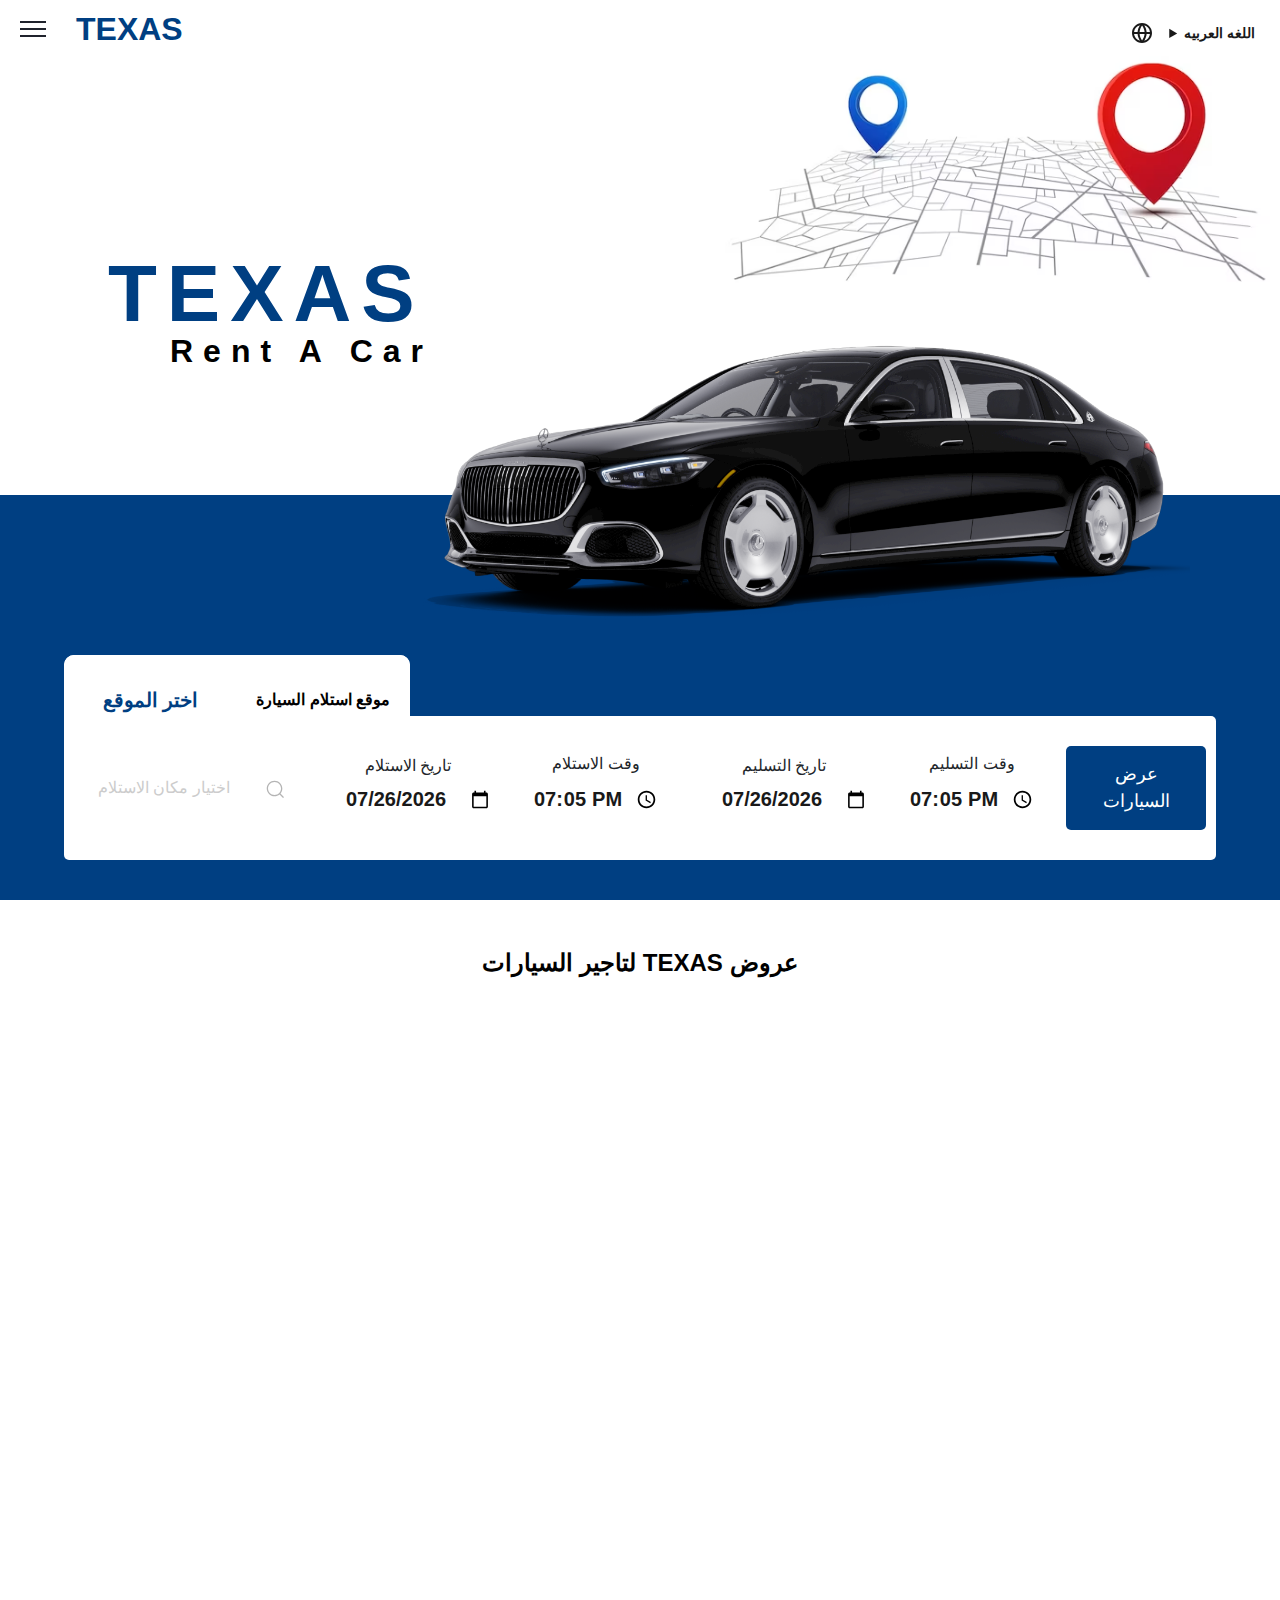
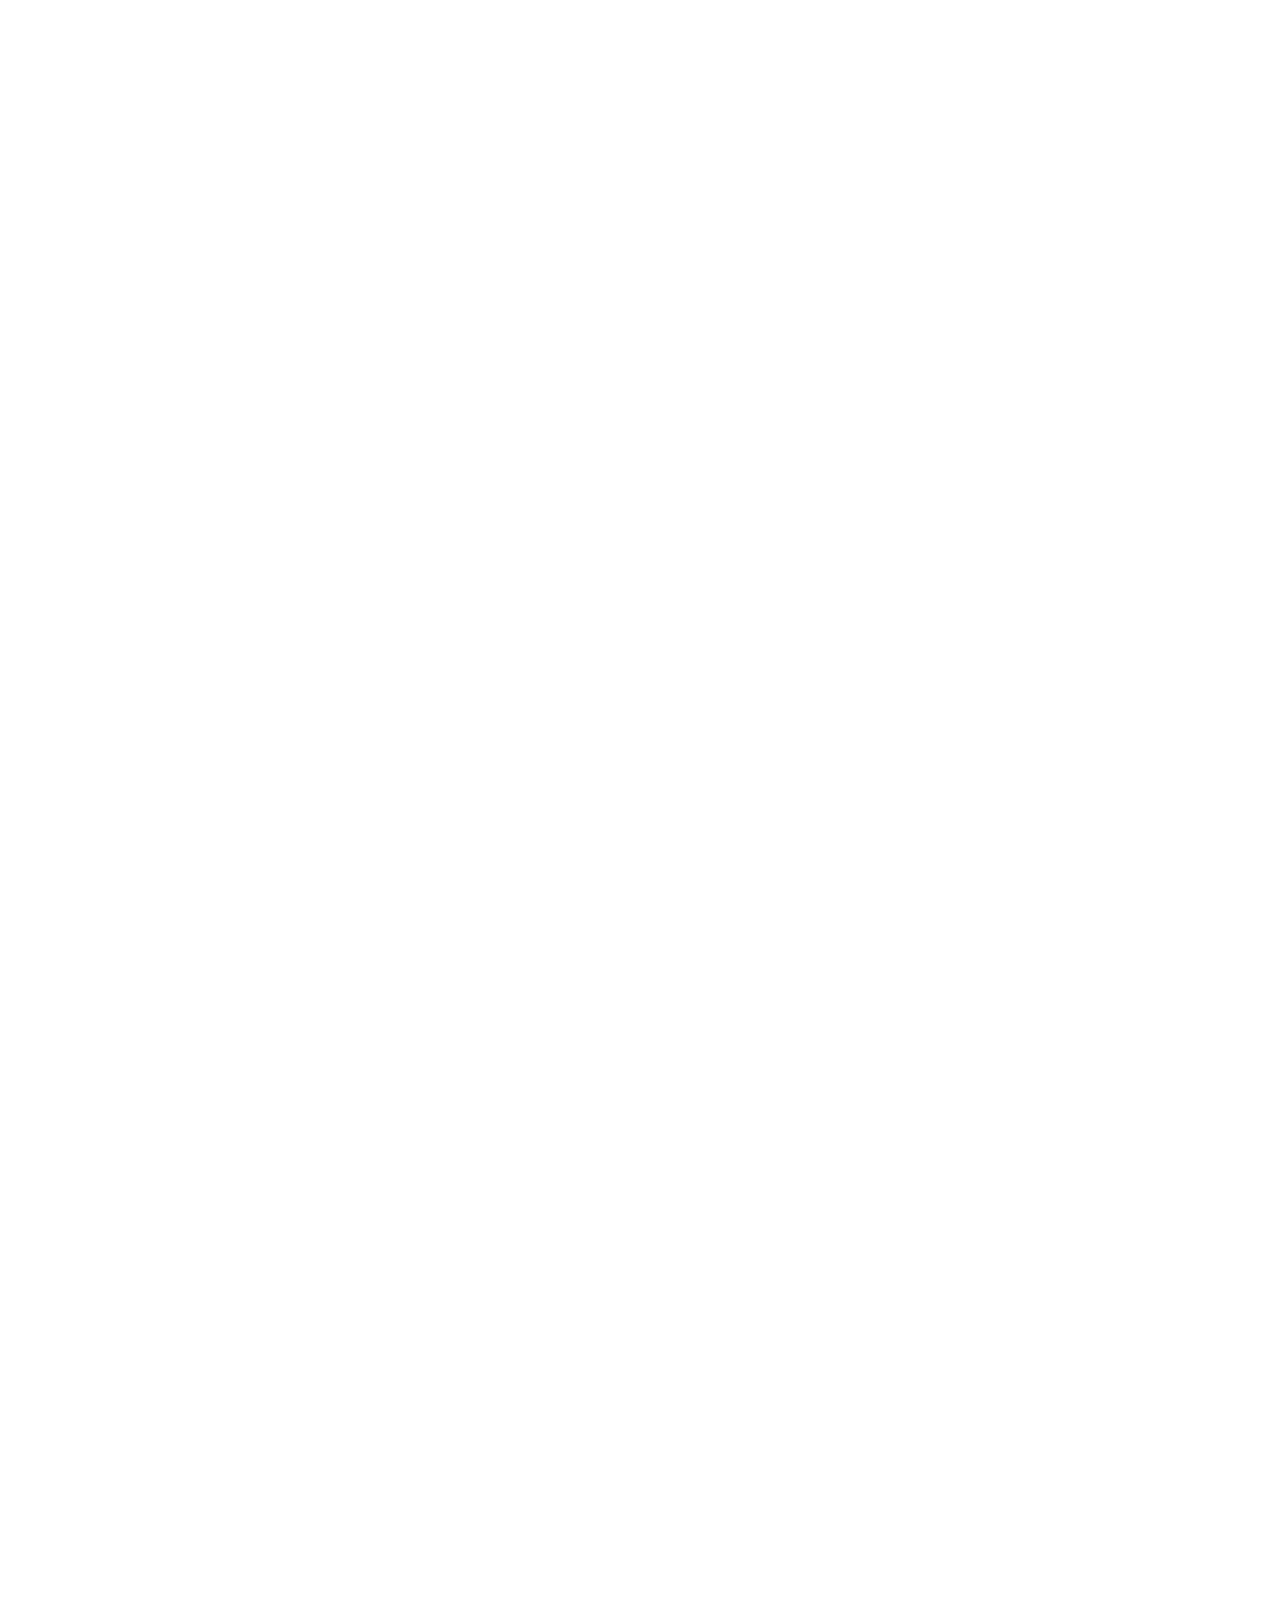
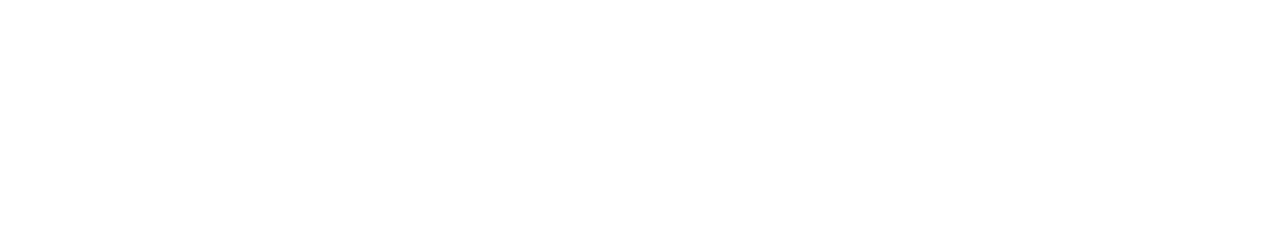
==== index.html @ 0cf653b1 "Add files via upload" ====
<!DOCTYPE html>
<html lang="en">
   <head>
      <meta charset="UTF-8">
      <meta http-equiv="X-UA-Compatible" content="IE=edge">
      <meta name="viewport" content="width=device-width, initial-scale=1.0">
      <title>Texas</title>
      <link rel="stylesheet" href="Css/style.css">
      <link rel="stylesheet" href="Css/normalize.css">
      <link href="Css/bootstrap.min.css" rel="stylesheet">
      <script src="js/bootstrap.bundle.min.js" ></script>
      <link href="https://unpkg.com/aos@2.3.1/dist/aos.css" rel="stylesheet">
      <link rel="stylesheet" href="https://cdnjs.cloudflare.com/ajax/libs/OwlCarousel2/2.3.4/assets/owl.carousel.min.css" integrity="sha512-tS3S5qG0BlhnQROyJXvNjeEM4UpMXHrQfTGmbQ1gKmelCxlSEBUaxhRBj/EFTzpbP4RVSrpEikbmdJobCvhE3g==" crossorigin="anonymous" referrerpolicy="no-referrer" />
      <link rel="stylesheet" href="https://cdnjs.cloudflare.com/ajax/libs/OwlCarousel2/2.3.4/assets/owl.theme.default.css" integrity="sha512-OTcub78R3msOCtY3Tc6FzeDJ8N9qvQn1Ph49ou13xgA9VsH9+LRxoFU6EqLhW4+PKRfU+/HReXmSZXHEkpYoOA==" crossorigin="anonymous" referrerpolicy="no-referrer" />
      <link rel="stylesheet" href="Css/loding.css">
   </head>
   <body>
      <main>
         <div id="on-lode">
            <div class="spinner"></div>
         </div>
         <div class="container-main">
         <!-- Showcase -->
         <header class="showcase">
            <nav class="top-nav" id="top-nav menu " >
               <div class="logo">
                  <label class="menu-icon" for="menu-btn"><span class="navicon"></span></label>
                  <h1  style="color: #003f82;">TEXAS </h1>
                  <!-- <h3>Rent</h3> -->
               </div>
               <input class="menu-btn" type="checkbox" id="menu-btn" />
               <div class="icon-user" id="auth">
                
                  <div class="user">
 <!-- <div class="zah-cixbgt bLHlxK"><div size="20" class="zah-1n3a2uw geyfOQ zah-qk49ma hgURmw"><svg xmlns="http://www.w3.org/2000/svg" fill="none" viewBox="0 0 24 24"><path fill="#191919" fill-rule="evenodd" d="M10.264 4.189c.443-.098.9-.16 1.367-.18l.01.013a3.67 3.67 0 00-.522.028c-.343.045-.642.098-.855.139zm-.356.087A8.007 8.007 0 004.062 11h3.533c.177-2.257.951-4.5 2.313-6.724zM7.595 13H4.062a8.007 8.007 0 005.846 6.724C8.546 17.5 7.772 15.257 7.595 13zm4.474 6.386c-1.453-2.15-2.27-4.276-2.467-6.386h5.003c-.202 2.108-1.042 4.234-2.536 6.386zM9.602 11c.196-2.11 1.014-4.236 2.467-6.385 1.494 2.15 2.334 4.277 2.536 6.385H9.602zm4.672-6.672c1.376 2.206 2.16 4.431 2.339 6.672h3.325a8.007 8.007 0 00-5.664-6.672zM16.613 13c-.18 2.24-.963 4.466-2.339 6.672A8.007 8.007 0 0019.938 13h-3.325zM2 12c0 5.523 4.477 10 10 10s10-4.477 10-10S17.523 2 12 2 2 6.477 2 12z" clip-rule="evenodd"></path></svg></div><span class="zah-12zumyu hAWciU">EN | $</span></div> -->
                     <div class="menu-item">
                        <div class="menu-text">
                           <div class="zah-cixbgt bLHlxK">
                              <div size="20" class="zah-1n3a2uw geyfOQ zah-qk49ma hgURmw">
                                 <svg xmlns="http://www.w3.org/2000/svg" fill="none" viewBox="0 0 24 24">
                                    <path fill="#191919" fill-rule="evenodd" d="M10.264 4.189c.443-.098.9-.16 1.367-.18l.01.013a3.67 3.67 0 00-.522.028c-.343.045-.642.098-.855.139zm-.356.087A8.007 8.007 0 004.062 11h3.533c.177-2.257.951-4.5 2.313-6.724zM7.595 13H4.062a8.007 8.007 0 005.846 6.724C8.546 17.5 7.772 15.257 7.595 13zm4.474 6.386c-1.453-2.15-2.27-4.276-2.467-6.386h5.003c-.202 2.108-1.042 4.234-2.536 6.386zM9.602 11c.196-2.11 1.014-4.236 2.467-6.385 1.494 2.15 2.334 4.277 2.536 6.385H9.602zm4.672-6.672c1.376 2.206 2.16 4.431 2.339 6.672h3.325a8.007 8.007 0 00-5.664-6.672zM16.613 13c-.18 2.24-.963 4.466-2.339 6.672A8.007 8.007 0 0019.938 13h-3.325zM2 12c0 5.523 4.477 10 10 10s10-4.477 10-10S17.523 2 12 2 2 6.477 2 12z" clip-rule="evenodd"></path>
                                 </svg>
                              </div>

                              
                              <span class="zah-12zumyu hAWciU">
                                 <fieldset>
                                    <details>
                                       <summary>اللغه العربيه</summary>
                                       <div>
                                          <label>
                                             <input type="radio" name="radio" checked/>
                                             <a href="../x/TEXAS/index.html"><span>English</span></a>
                                          </label>
                                       </div>
                                    </details>
                                 </fieldset>
                              </span>


                           </div>
                        </div>
                     </div>
                  </div>


                  
                  
               </div>
               <div class="menu">
                  <ul>
                    
                     <li><a href="#" class="king ARBLANG-tr" >حجوزاتك</a></li>
                     <li><a href="#" class="ARBLANG-tr" >تعديل الحجز</a></li>
                     <li><a href="#" class="ARBLANG-tr" >إدارة التأجير النشط</a></li>
                  </ul>
                  <ul>


                     <li><a href="#"   class="king ARBLANG-tr">منتجاتنا</a></li>
                     <li><a href="#" class="ARBLANG-tr" >تاجير</a></li>
                     <li><a href="#" class="ARBLANG-tr" >أسطولنا</a></li>
                     <li><a href="#" class="ARBLANG-tr" >مواقعنا</a></li>
                     <li><a href="#" class="ARBLANG-tr" >صفقات تأجير السيارات</a></li>
                     <li><a href="#" class="ARBLANG-tr" >تطبيق تكساس</a></li>


                  </ul>
                  <ul>
                
                     <li><a href="#" class="king ARBLANG-tr">المساعدة والمزيد</a></li>
                     <li><a href="#"  class="ARBLANG-tr">المساعدة</a></li>
                     <li><a href="#"  class="ARBLANG-tr">معلومات الإيجار</a></li>

                  </ul>
               </div>
            </nav>
            <div class="showcase-text">
               <h2 style="color: #003f82;">
                  TEXAS
               </h2>
               <p>Rent a Car</p>
            </div>
            <div class="showcase-img">
               <img src="img/2022-Mercedes-Benz-S-Class-Maybach-Banner.png" alt="">
            </div>
            <div class="blue">
               <div class="Promised" id="Promised">
              
                  <div class="Top">
                     <div class="Top-TOP TOPS"><span class="span-top" style="color: #003f82;">اختر الموقع</span></div>
                     <div class="Top-TOP">
                    <button id="no-hid" class="tr" >موقع استلام السيارة </button>
                    <button id="hidden" class="tr"  style="display: none;" >موقع تسليم السيارة</button>

                     </div>
                  </div>
                  <div class="Add Add-input">
                     <div class="search" id="search">
                   
                        <div id="input-no-hid">
                           <datalist id="suggestions">
                           </datalist>
                           <input  class="search__input"  id="Address" placeholder="اختيار مكان الاستلام" autoComplete="on" list="suggestions"/>    
                        </div>

                     <div class="input-hid" id="input-hid" style="display: none;">
                        <input  class="search__input" id="delivary" placeholder="اختيار مكان التسليم"/> 
                        <datalist id="delivaries">
                        </datalist>
                     </div>

                        <button class="search__button">
                           <svg class="search__icon" aria-hidden="true" viewBox="0 0 24 24">
                              <g>
                                 <path d="M21.53 20.47l-3.66-3.66C19.195 15.24 20 13.214 20 11c0-4.97-4.03-9-9-9s-9 4.03-9 9 4.03 9 9 9c2.215 0 4.24-.804 5.808-2.13l3.66 3.66c.147.146.34.22.53.22s.385-.073.53-.22c.295-.293.295-.767.002-1.06zM3.5 11c0-4.135 3.365-7.5 7.5-7.5s7.5 3.365 7.5 7.5-3.365 7.5-7.5 7.5-7.5-3.365-7.5-7.5z"></path>
                              </g>
                           </svg>
                        </button>
                     </div>
                  </div>
                  <div class="Add">
                     <label for="appt" class="tr">تاريخ الاستلام</label>
                     <input type="date" id="pickup_date" class="date">
                  </div>
                  <div class="Add">
                     <label for="appt" class="tr">وقت الاستلام</label>
                     <input type="time" class="time" id="pickup_time">
                  </div>
                  <div class="Add">
                     <label for="appt" class="tr">تاريخ التسليم</label>
                     <input type="date" class="date" id="drop_off_date">
                  </div>
                  <div class="Add">
                     <label for="appt" class="tr" >وقت التسليم</label>
                     <input type="time" class="time" id="drop_off_time">
                  </div>
                  <div class="Add Add-button" id="show-cars">
                    
                    
                     <a href="page/Cars.html">   <button class="button2"><span class="tr">عرض السيارات</span></button> </a>
                  </div>
               </div>
            </div>
         </header>
         <p class="TEXES-Car tr">عروض TEXAS لتاجير السيارات </p>
         <div class="offer-card owl-carousel owl-theme" data-aos="fade-up" id="offersCon">
            
         </div>
         <div class="Our-Service" data-aos="fade-up">
            <h2 class="tr">خدماتنا</h2>
            <p class="Our-Service-p tr">نحن نقدم خدمات تأجير السيارات في الأردن</p>
            <div class="Grid">
               <div class="card-Grid" data-aos="fade-right">
                  <div class="Grid-img" id="Grid-img-one"></div>
                  <div class="Grid-text">
                   


                     <p style="text-align: right;">
                        لماذا شركة تكساس لتأجير السيارات
<br>
يمكنك استئجار سيارة في الأردن مباشرة من خلال الموقع الالكتروني والحصول على سيارات من أحدث الطرازات وأكثرها اعتمادية ، بالإضافة إلى الحصول على أسعار إقتصادية، وخصومات متكررة وذات جدوة .

                     </p>

                  </div>
               </div>
               <div class="card-Grid our-one" data-aos="fade-left">
                  <div class="Grid-img" id="Grid-img-Tow"></div>
                  <div class="Grid-text">
                    

                     <p  style="text-align: right;">
                        نقدم لك الفرصة باختيار السيارة التي تناسبك مع حجز مجاني عبر الإنترنت. يمكنك اختيار السيارة وتعبئة طلب الاستئجار مع ميزة الدفع عند الاستلام في مطار المكلة علياء الدولي أو الموقع الذي تختاره. علاوة على ذلك ، ليس لدينا أي مبالغ تأمين مجمدة من على بطاقة الائتمان.
                     </p>

                  </div>
               </div>
               <div class="card-Grid our" data-aos="fade-up">
                  <div class="Grid-img" id="Grid-img-Thre"></div>
                  <div class="Grid-text">
                   

                     <p  style="text-align: right;">

                        بعد تعبئة طلب حجز المركبة ، استمتع بإجازتك مع مسافة غير محدودة من الكيلومترات .

                        أسعارنا تشمل التأمين المستمر وضريبة القيمة المضافة. مع خدمات توصيل المركبة إلى العنوان ، بالإضافة إلى نقاط التسليم في المطار .

                     </p>

                  </div>
               </div>
            </div>
         </div>
         <!-- ............................. -->

         <br>

         <div class="About-us" data-aos="fade-up" id="About-us">
            <div class="About-img"  data-aos="flip-left"></div>
            <div class="About-text"  data-aos="flip-right">
               <h2 style="text-align: right;">معلومات عنا</h2>


               <p style="text-align: right;">
               
                  من نحن 

تأسست شركة تكساس لتأجير السيارات في عام 1994
<br>
<br>

لقد بدأنا العمل في مجال تأجير السيارات بعدد كبير من المركبات من أحدث الموديلات وأكثرها كفاءة . المحافظات التي نقدم فيها خدماتنا هي على النحو التالي ؛ عمان ، مادبا ، السلط.
 <br>

مهمتنا

   نحن نهدف إلى توفير خدمات تأجير السيارات من خلال موظفينا المؤهلين ومدرائنا ذوي الخبرة، والذين يمكنهم فهم المعايير والتوقعات المختلفة لعملائنا في الأردن وجميع أنحاء العالم .
   <br>
<br>

 
نهدف إلى أن نكون الشركة الأكثر موثوقية وابتكارًا في قطاع تأجير السيارات ، من خلال الجمع بين مجموعتنا الكاملة من الخدمات التي يمكن الوصول إليها بسهولة من خلال هذا النظام الفريد ، ومن خلال سياسة الأسعار المواتية والاقتصادية.
<br>
<br>

رؤيتنا

   أن نكون الشركة الرائدة والأفضل في خدمات تأجير السيارات في الأردن.
                  
               </p>

            </div>
         </div>
         <!-- Home cards 1 -->
         <div class="Our-Fleet" id="Ourfleet" data-aos="fade-up">
            <h2 class="tr">اسطولنا</h2>
            <p  class="tr">ألق نظرة على أسطولنا</p>
            <section class="home-cards">
               <div class="offer"data-aos="fade-right">
                  <div class="offer-img" id="BL">
                     <img src="img/R.png" alt="">
                  </div>
               </div>
               <div class="offer" data-aos="fade-left">
                  <div class="offer-img">
                     <img src="img/R (5).png" alt="">
                  </div>
               </div>
               <div class="offer" data-aos="fade-right">
                  <div class="offer-img">
                     <img src="img/cc_2018NIS260027_01_640_K23.png" alt="">
                  </div>
               </div>
               <div class="offer" data-aos="fade-left">
                  <div class="offer-img">
                     <img src="img/R (3).png" alt="">
                  </div>
               </div>
            </section>
         </div>
         <!-- Home cards 1 -->
         <!-- ...................... -->
         <div class="Contenar-our" data-aos="fade-up">
            <h2 class="tr">فريقنا</h2>
            <p  class="tr">ألق نظرة على فريقنا</p>
            <section class="Our-Tame" id="membersContainer">
            </section>
         </div>
         <!-- Footer -->
         <!-- Site footer -->
         <footer class="mainfooter" role="contentinfo" data-aos="fade-up">
            <!-- ............... -->
            <div class="site-footer-blue">
               <div class="Email">
                  <div class="icon-A">
                     <svg xmlns="http://www.w3.org/2000/svg" width="45" height="45" fill="currentColor" class="bi bi-geo-alt" viewBox="0 0 16 16">
                        <path d="M12.166 8.94c-.524 1.062-1.234 2.12-1.96 3.07A31.493 31.493 0 0 1 8 14.58a31.481 31.481 0 0 1-2.206-2.57c-.726-.95-1.436-2.008-1.96-3.07C3.304 7.867 3 6.862 3 6a5 5 0 0 1 10 0c0 .862-.305 1.867-.834 2.94zM8 16s6-5.686 6-10A6 6 0 0 0 2 6c0 4.314 6 10 6 10z"/>
                        <path d="M8 8a2 2 0 1 1 0-4 2 2 0 0 1 0 4zm0 1a3 3 0 1 0 0-6 3 3 0 0 0 0 6z"/>
                     </svg>
                  </div>
                  <div class="Add-A">
                     <a href="#">
                     العنوان :
                     <br>
                     <span id="address">
                     </span>
                     </a>
                  </div>
               </div>
               <div class="Email">
                  <div class="icon-A">
                     <svg xmlns="http://www.w3.org/2000/svg" width="45" height="45" fill="currentColor" class="bi bi-telephone" viewBox="0 0 16 16">
                        <path d="M3.654 1.328a.678.678 0 0 0-1.015-.063L1.605 2.3c-.483.484-.661 1.169-.45 1.77a17.568 17.568 0 0 0 4.168 6.608 17.569 17.569 0 0 0 6.608 4.168c.601.211 1.286.033 1.77-.45l1.034-1.034a.678.678 0 0 0-.063-1.015l-2.307-1.794a.678.678 0 0 0-.58-.122l-2.19.547a1.745 1.745 0 0 1-1.657-.459L5.482 8.062a1.745 1.745 0 0 1-.46-1.657l.548-2.19a.678.678 0 0 0-.122-.58L3.654 1.328zM1.884.511a1.745 1.745 0 0 1 2.612.163L6.29 2.98c.329.423.445.974.315 1.494l-.547 2.19a.678.678 0 0 0 .178.643l2.457 2.457a.678.678 0 0 0 .644.178l2.189-.547a1.745 1.745 0 0 1 1.494.315l2.306 1.794c.829.645.905 1.87.163 2.611l-1.034 1.034c-.74.74-1.846 1.065-2.877.702a18.634 18.634 0 0 1-7.01-4.42 18.634 18.634 0 0 1-4.42-7.009c-.362-1.03-.037-2.137.703-2.877L1.885.511z"/>
                     </svg>
                  </div>
                  <div class="Add-A">
                     <a href="#" id="a-phone">
                     رقم الهاتف
                     <br>
                     <span id="phone-t">
                     </span>
                     </a>
                  </div>
               </div>
               <div class="Email">
                  <div class="icon-A">
                     <svg xmlns="http://www.w3.org/2000/svg" width="55" height="55" fill="currentColor" class="bi bi-envelope" viewBox="0 0 16 16">
                        <path d="M0 4a2 2 0 0 1 2-2h12a2 2 0 0 1 2 2v8a2 2 0 0 1-2 2H2a2 2 0 0 1-2-2V4Zm2-1a1 1 0 0 0-1 1v.217l7 4.2 7-4.2V4a1 1 0 0 0-1-1H2Zm13 2.383-4.708 2.825L15 11.105V5.383Zm-.034 6.876-5.64-3.471L8 9.583l-1.326-.795-5.64 3.47A1 1 0 0 0 2 13h12a1 1 0 0 0 .966-.741ZM1 11.105l4.708-2.897L1 5.383v5.722Z"/>
                     </svg>
                  </div>
                  <div class="Add-A">
                     <a href="#" id="a-mail">
                     البريد الالكتروني
                     <br>
                     <span id="email">
                     </span>
                     </a>
                  </div>
               </div>
            </div>
            <!-- ....................... -->
            <div class="footer-middle" id="footer">
               <div>
                  <div class="row m-3">
                     <div class="col-md-3 col-sm-6">
                        <!--Column1-->
                        <div class="footer-pad ">
                           <h4> معلومات الإيجار</h4>
                           <ul class="list-unstyled">
                              <br>
                              <li><a href="#">سياسة الخصوصية</a></li>
                              <br>
                              <li><a href="#"  class="tr" >الشروط والأحكام </a></li>
                              <br>
                              <li><a href="#"  class="tr" >تطبيق تكساس </a></li>
                           </ul>
                        </div>
                     </div>
                     <div class="col-md-3 col-sm-6">
                        <!--Column1-->
                        <div class="footer-pad">
                           <h4>جهات الاتصال</h4>
                           <br>
                           <ul class="list-unstyled">
                              <li><a href="#"  class="tr" >المساعدة</a></li>
                              <br>
                              <li><a href="#"  class="tr" >المفقودات والمعثورات</a></li>
                           </ul>
                        </div>
                     </div>
                     <div class="col-md-3 col-sm-6">
                        <!--Column1-->
                        <div class="footer-pad">
                           <h4  class="tr" >المكان</h4>
                           <br>
                           <ul class="list-unstyled">
                              <li><a href="#" class="tr" >الشريف ناصر بن جميل</a></li>
                              <li><a href="#" class="tr" >عمان الأردن</a></li>
                              <li>
                              </li>
                           </ul>
                        </div>
                     </div>
                     <div class="col-md-3">
                        <h4>تابعنا</h4>
                        <ul class="social-network social-circle">
                           <li>
                              <a href="#" id="facebook" class="icoFacebook" title="Facebook">
                                 <svg xmlns="http://www.w3.org/2000/svg" width="16" height="16" fill="currentColor" class="bi bi-facebook" viewBox="0 0 16 16">
                                    <path d="M16 8.049c0-4.446-3.582-8.05-8-8.05C3.58 0-.002 3.603-.002 8.05c0 4.017 2.926 7.347 6.75 7.951v-5.625h-2.03V8.05H6.75V6.275c0-2.017 1.195-3.131 3.022-3.131.876 0 1.791.157 1.791.157v1.98h-1.009c-.993 0-1.303.621-1.303 1.258v1.51h2.218l-.354 2.326H9.25V16c3.824-.604 6.75-3.934 6.75-7.951z"/>
                                 </svg>
                              </a>
                           </li>
                           <li>
                              <a href="#" id="whatsapp" class="icoFacebook" title="Facebook">
                                 <svg xmlns="http://www.w3.org/2000/svg" width="16" height="16" fill="currentColor" class="bi bi-whatsapp" viewBox="0 0 16 16">
                                    <path d="M13.601 2.326A7.854 7.854 0 0 0 7.994 0C3.627 0 .068 3.558.064 7.926c0 1.399.366 2.76 1.057 3.965L0 16l4.204-1.102a7.933 7.933 0 0 0 3.79.965h.004c4.368 0 7.926-3.558 7.93-7.93A7.898 7.898 0 0 0 13.6 2.326zM7.994 14.521a6.573 6.573 0 0 1-3.356-.92l-.24-.144-2.494.654.666-2.433-.156-.251a6.56 6.56 0 0 1-1.007-3.505c0-3.626 2.957-6.584 6.591-6.584a6.56 6.56 0 0 1 4.66 1.931 6.557 6.557 0 0 1 1.928 4.66c-.004 3.639-2.961 6.592-6.592 6.592zm3.615-4.934c-.197-.099-1.17-.578-1.353-.646-.182-.065-.315-.099-.445.099-.133.197-.513.646-.627.775-.114.133-.232.148-.43.05-.197-.1-.836-.308-1.592-.985-.59-.525-.985-1.175-1.103-1.372-.114-.198-.011-.304.088-.403.087-.088.197-.232.296-.346.1-.114.133-.198.198-.33.065-.134.034-.248-.015-.347-.05-.099-.445-1.076-.612-1.47-.16-.389-.323-.335-.445-.34-.114-.007-.247-.007-.38-.007a.729.729 0 0 0-.529.247c-.182.198-.691.677-.691 1.654 0 .977.71 1.916.81 2.049.098.133 1.394 2.132 3.383 2.992.47.205.84.326 1.129.418.475.152.904.129 1.246.08.38-.058 1.171-.48 1.338-.943.164-.464.164-.86.114-.943-.049-.084-.182-.133-.38-.232z"/>
                                 </svg>
                              </a>
                           </li>
                           <li>
                              <a href="#" id="phone" class="icoFacebook" title="Facebook">
                                 <svg xmlns="http://www.w3.org/2000/svg" width="16" height="16" fill="currentColor" class="bi bi-telephone" viewBox="0 0 16 16">
                                    <path d="M3.654 1.328a.678.678 0 0 0-1.015-.063L1.605 2.3c-.483.484-.661 1.169-.45 1.77a17.568 17.568 0 0 0 4.168 6.608 17.569 17.569 0 0 0 6.608 4.168c.601.211 1.286.033 1.77-.45l1.034-1.034a.678.678 0 0 0-.063-1.015l-2.307-1.794a.678.678 0 0 0-.58-.122l-2.19.547a1.745 1.745 0 0 1-1.657-.459L5.482 8.062a1.745 1.745 0 0 1-.46-1.657l.548-2.19a.678.678 0 0 0-.122-.58L3.654 1.328zM1.884.511a1.745 1.745 0 0 1 2.612.163L6.29 2.98c.329.423.445.974.315 1.494l-.547 2.19a.678.678 0 0 0 .178.643l2.457 2.457a.678.678 0 0 0 .644.178l2.189-.547a1.745 1.745 0 0 1 1.494.315l2.306 1.794c.829.645.905 1.87.163 2.611l-1.034 1.034c-.74.74-1.846 1.065-2.877.702a18.634 18.634 0 0 1-7.01-4.42 18.634 18.634 0 0 1-4.42-7.009c-.362-1.03-.037-2.137.703-2.877L1.885.511z"/>
                                 </svg>
                              </a>
                           </li>
                           <li>
                              <a href="#" id="google_play" class="icoFacebook" title="Facebook">
                                 <svg xmlns="http://www.w3.org/2000/svg" width="16" height="16" fill="currentColor" class="bi bi-google-play" viewBox="0 0 16 16">
                                    <path d="M14.222 9.374c1.037-.61 1.037-2.137 0-2.748L11.528 5.04 8.32 8l3.207 2.96 2.694-1.586Zm-3.595 2.116L7.583 8.68 1.03 14.73c.201 1.029 1.36 1.61 2.303 1.055l7.294-4.295ZM1 13.396V2.603L6.846 8 1 13.396ZM1.03 1.27l6.553 6.05 3.044-2.81L3.333.215C2.39-.341 1.231.24 1.03 1.27Z"/>
                                 </svg>
                              </a>
                           </li>
                           <li>
                              <a href="#" id="instagram" class="icoFacebook" title="Facebook">
                                 <svg xmlns="http://www.w3.org/2000/svg" width="16" height="16" fill="currentColor" class="bi bi-instagram" viewBox="0 0 16 16">
                                    <path d="M8 0C5.829 0 5.556.01 4.703.048 3.85.088 3.269.222 2.76.42a3.917 3.917 0 0 0-1.417.923A3.927 3.927 0 0 0 .42 2.76C.222 3.268.087 3.85.048 4.7.01 5.555 0 5.827 0 8.001c0 2.172.01 2.444.048 3.297.04.852.174 1.433.372 1.942.205.526.478.972.923 1.417.444.445.89.719 1.416.923.51.198 1.09.333 1.942.372C5.555 15.99 5.827 16 8 16s2.444-.01 3.298-.048c.851-.04 1.434-.174 1.943-.372a3.916 3.916 0 0 0 1.416-.923c.445-.445.718-.891.923-1.417.197-.509.332-1.09.372-1.942C15.99 10.445 16 10.173 16 8s-.01-2.445-.048-3.299c-.04-.851-.175-1.433-.372-1.941a3.926 3.926 0 0 0-.923-1.417A3.911 3.911 0 0 0 13.24.42c-.51-.198-1.092-.333-1.943-.372C10.443.01 10.172 0 7.998 0h.003zm-.717 1.442h.718c2.136 0 2.389.007 3.232.046.78.035 1.204.166 1.486.275.373.145.64.319.92.599.28.28.453.546.598.92.11.281.24.705.275 1.485.039.843.047 1.096.047 3.231s-.008 2.389-.047 3.232c-.035.78-.166 1.203-.275 1.485a2.47 2.47 0 0 1-.599.919c-.28.28-.546.453-.92.598-.28.11-.704.24-1.485.276-.843.038-1.096.047-3.232.047s-2.39-.009-3.233-.047c-.78-.036-1.203-.166-1.485-.276a2.478 2.478 0 0 1-.92-.598 2.48 2.48 0 0 1-.6-.92c-.109-.281-.24-.705-.275-1.485-.038-.843-.046-1.096-.046-3.233 0-2.136.008-2.388.046-3.231.036-.78.166-1.204.276-1.486.145-.373.319-.64.599-.92.28-.28.546-.453.92-.598.282-.11.705-.24 1.485-.276.738-.034 1.024-.044 2.515-.045v.002zm4.988 1.328a.96.96 0 1 0 0 1.92.96.96 0 0 0 0-1.92zm-4.27 1.122a4.109 4.109 0 1 0 0 8.217 4.109 4.109 0 0 0 0-8.217zm0 1.441a2.667 2.667 0 1 1 0 5.334 2.667 2.667 0 0 1 0-5.334z"/>
                                 </svg>
                              </a>
                           </li>
                        </ul>
                     </div>
                  </div>
                  <div class="row">
                     <div class="col-md-12 copy">
                        <p class="text-center">&copy; Copyright 2023 - Company Name. All rights reserved</p>
                     </div>
                  </div>
               </div>
            </div>
         </footer>
      </main>
      <script src="https://cdnjs.cloudflare.com/ajax/libs/jquery/3.7.0/jquery.min.js" integrity="sha512-3gJwYpMe3QewGELv8k/BX9vcqhryRdzRMxVfq6ngyWXwo03GFEzjsUm8Q7RZcHPHksttq7/GFoxjCVUjkjvPdw==" crossorigin="anonymous" referrerpolicy="no-referrer"></script>
      <script src="https://cdnjs.cloudflare.com/ajax/libs/OwlCarousel2/2.3.4/owl.carousel.min.js" integrity="sha512-bPs7Ae6pVvhOSiIcyUClR7/q2OAsRiovw4vAkX+zJbw3ShAeeqezq50RIIcIURq7Oa20rW2n2q+fyXBNcU9lrw==" crossorigin="anonymous" referrerpolicy="no-referrer"></script>
      <script src="js/api.js"></script>
      <script src="js/home.js"></script>
      <script src="js/app.js"></script>
      <script src="https://unpkg.com/aos@2.3.1/dist/aos.js"></script>
      <script src="https://unpkg.com/aos@2.3.1/dist/aos.js"></script>
      <script>
         AOS.init();
      </script>
      <script>
         $(function(){
         var dtToday = new Date();
         
         var month = dtToday.getMonth() + 1;
         var day = dtToday.getDate();
         var year = dtToday.getFullYear();
         
         if(month < 10)
             month = '0' + month.toString();
         if(day < 10)
             day = '0' + day.toString();
         
         var maxDate = year + '-' + month + '-' + day;    
         $('#drop_off_date').attr('min', maxDate);
         $('#pickup_date').attr('min', maxDate);
         
         });
      </script>
      <script src="js/translate.js"></script>
      <script src="js/loding.js"></script>
   </body>
</html>
---- Css/style.css ----
:root{
--body-color:black;
--body-color:black;
--body-color:black;
--body-color:black;
--body-color:black;
--body-color:black;}




* {box-sizing: border-box;
margin: 0;
padding: 0;
font-family:sans-serif;

}


  .container-main{width: 100%; 
height: auto;
background:white;
overflow: hidden;}


body {
  font-family: 'Segoe UI', Tahoma, Geneva, Verdana, sans-serif;
  background:aliceblue;
  color: #000;
  font-size: 15px;
  line-height: 1.5;
}


.ARBLANG-tr{display: none;}
p.ARBLANG-tr {
    font-family: system-ui;
    font-weight: bold;
}

a {
  color: #262626;
  text-decoration: none;
}

ul {
  list-style: none;
}



.container {
  width: 100%;
  max-width: 100%;
  margin: auto;
}

/* Nav */

.top-nav {
  width: 100%;
  display: flex;
  justify-content: space-between;
  align-items: start;
  flex-wrap: wrap;
  transition: top 0.75s ease-in;
  background:none;
  grid-column-start: 1;
    grid-column-end: 3;

}

.top-nav .menu {
  list-style: none;
  overflow: hidden;
  display: flex;
  flex-direction: column;
  align-items: flex-start;
  width: 100%;
  max-height: 0;
  /* transition: max-height 0.2s ease-out; */
  margin-top: -2vh;
}
.top-nav .menu li a {
  display: inline-block;
  min-width: 75px;
  margin: 1.2em 0;
  color: black;
  text-decoration: none;
  font-size: 15px;

  font: var(--typo-headline-small-font,800 1rem "Roboto Condensed",sans-serif );
  color: var(--debug-typo-color,var(--color-primary,rgba(25,25,25,1)));
  text-align: left;
  letter-spacing:0px;

}


.top-nav .menu ul li .king{color: #003f82;
font-weight: bold;
font-size: 20px;
}



.top-nav .logo {
 display: flex; justify-content: center; align-items: center;
}
@media screen and (max-width:992px) {
  #input-hid{display: block;}
  .logo{margin-top: 1vh;}
}
.top-nav .menu-icon {
  cursor: pointer;
  display: inline-block;
  padding: 28px 20px;
}
.top-nav .menu-icon .navicon {
  background: #20232d;
  display: block;
  height: 2px;
  position: relative;
  width: 1.625rem;
}
.top-nav .menu-icon .navicon:before, .top-nav .menu-icon .navicon:after {
  background: #20232d;
  content: "";
  display: block;
  height: 100%;
  position: absolute;
  transition: all 0.2s ease-out;
  width: 100%;
}
.top-nav .menu-icon .navicon:before {
  top: 7px;
}
.top-nav .menu-icon .navicon:after {
  top: -7px;
}
.top-nav .menu-btn {
  display: none;
}
.top-nav .menu-btn:checked ~ .menu {
  max-height: 100%;
  background-color: white;
  height: 100vh;
  z-index: 999;
  display: grid;
  grid-template-columns: 1fr 1fr 1fr;
align-items: start;
justify-content: center;
}

.top-nav .menu-btn:checked ~ .menu-icon .navicon {
  background: transparent;
}
.top-nav .menu-btn:checked ~ .menu-icon .navicon:before {
  transform: rotate(-45deg);
}
.top-nav .menu-btn:checked ~ .menu-icon .navicon:after {
  transform: rotate(45deg);
}
.top-nav .menu-btn:checked ~ .menu-icon:not(.steps) .navicon:before, .top-nav .menu-btn:checked ~ .menu-icon:not(.steps) .navicon:after {
  top: 0;
}
/* ............... */


@media screen and (max-width:767px)  {
  


  .top-nav .menu-btn:checked ~ .menu{
    height: -webkit-fill-available;
        z-index: 999;
    display: grid;
    padding: 20px;
    grid-template-columns: 1fr ;
    align-items: start;
    justify-content: center;

  }

  .top-nav .menu li a {
    margin: 0.5em 0;
    color: black;
    text-decoration: none;
    font-size: 10px;
    font: var(--typo-headline-small-font,700 0.8rem "Roboto Condensed",sans-serif );
    color: var(--debug-typo-color,var(--color-primary,rgba(25,25,25,1)));
    text-align: left;
}

.top-nav .menu ul li .king {
  color: #003f82;
  font-weight: bold;
  font-size: 15px;
}


}


/* ...................... */


.centar{display: flex;  align-items: center;}






.icon-user {
  display: flex;
  align-items: center;
  justify-content: center;
  margin: 20px;
}

.zah-cixbgt.bLHlxK {
  display: flex;
  align-items: center;
  justify-content: center;
 
}

.zah-cixbgt a {
display: flex;
align-items: center;
}

.zah-cixbgt.bLHlxK svg {
  width:  1.5rem;
  margin-right: 10px;
  height: 1.5rem;}

  .hAWciU {
    text-transform: var(--typo-link-medium-transform, none );
    letter-spacing: var(--typo-link-medium-letter-spacing, 0 );
    font: var(--typo-link-medium-font, 700 0.875rem Roboto,sans-serif );
    color: var(--debug-typo-color,var(--color-primary,rgba(25,25,25,1)));
    background: none;
    border: none;
    outline: none;

}

.icon-user a {text-decoration: none; color: black;
}


.icon-user .select{width: auto;
border: none;
margin: 0px 20px 0px 10px;
}

/* select.asfour{margin-left: 10px;} */

.user{margin-left: 2vh;}

select{border: none;}

.logo h1 {font-weight: bold;
  font-size: 2rem;
  display: flex;
  font-weight: 900;
margin: 10px;}

@media screen and (max-width:992px) {
  .logo h1 {font-size: 1.5rem;}
}

.logo h3{margin: 10px;
font-weight: 600;
border-bottom: 2px solid #003f82;
}

nav ul li {
  letter-spacing: 1px;
  text-decoration: none;
  text-align: center;
}



.vodiapicker{outline: none; 
border: none;
margin-right: 5vh;
}

.vodiapicker option{ border: none;
  margin: 0;
  padding: 12px 0;
  text-indent: 15px;
  border-top: 1px solid #962d22;
  -moz-transition: all 0.15s ease-in;
  -o-transition: all 0.15s ease-in;
  -webkit-transition: all 0.15s ease-in;
  transition: all 0.15s ease-in;}


/* ................. */

.checkbox-wrapper-37 .terms-label {
  cursor: pointer;
  display: flex;
  align-items: center;
}

.checkbox-wrapper-37 .terms-label .label-text {
  margin-left: 10px;
}

.checkbox-wrapper-37 .checkbox-svg {
  width: 30px;
  height: 30px;
}

.checkbox-wrapper-37 .checkbox-box {
  fill: #fff;
  stroke: #ff7a00;
  stroke-dasharray: 800;
  stroke-dashoffset: 800;
  transition: stroke-dashoffset 0.6s ease-in;
}

.checkbox-wrapper-37 .checkbox-tick {
  stroke: #ff7a00;
  stroke-dasharray: 172;
  stroke-dashoffset: 172;
  transition: stroke-dashoffset 0.6s ease-in;
}

.checkbox-wrapper-37 input[type="checkbox"]:checked + .terms-label .checkbox-box,
  .checkbox-wrapper-37 input[type="checkbox"]:checked + .terms-label .checkbox-tick {
  stroke-dashoffset: 0;
}




.selectedLink {
  position: absolute;
  width: 1.5rem;
  aspect-ratio: 1/1;
  background: rgb(0, 63, 130);
  border-radius: 50%;
  z-index: -1;
  top: 0;
  left: 12px;
  transition: transform 0.5s ease;
  
}

.selectedLink .side {
  background: rgb(0, 63, 130);  width: 1.5rem;
  aspect-ratio: 1/1;
  position: absolute;
  top: 0;
  border-radius: 0 0 0 100%;
}

.side.left {
  left: -50%;
}

.side.right {
  right: -50%;
  transform: rotateY(180deg);
}

.selectedLink .outside {
  background: rgb(0, 63, 130);  width: 1.5rem;
  aspect-ratio: 1/1;
  position: absolute;
  top: 0;
  z-index: 9999;
  clip-path: polygon(79% 25%, 30% 0, 100% 0, 100% 100%);
}

.outside.left {
  left: -140%;
}

.outside.right {
  right: -140%;
  transform: rotateY(180deg);
}

.selectedLink .outside::after {
  content: "";
  position: absolute;
  inset: 0;
  z-index: -9999;
  background: white;
  border-radius: 0 100% 0 0 / 0 50% 0 0;
}

.selectedLink .dot {
  position: absolute;
  width: 0.5rem;
  aspect-ratio: 1/1;
  background: white;
  border-radius: 50%;
  top: 50%;
  left: 50%;
  transform: translate(-50%, -50%);
}


.main-nav {
  display: flex;
  align-items: center;
  justify-content: space-between;
  height: 60px;
  padding: 20px 0;
  font-size: 13px;
}

.menu ul li a {color: red;}

.main-nav .logo {
  width: 110px;
}


.main-nav ul {
  display: flex;
}

.main-nav ul li {
  padding: 0 10px;
}

.main-nav ul li a {
  padding-bottom: 2px;
}

.main-nav ul li a:hover {
  border-bottom: 2px solid #262626;
}

.main-nav ul.main-menu {
  flex: 1;
  margin-left: 20px;
}

@media screen and (max-width:992px) {
  a.zah-12zumyu.hAWciU.heding{display: none;}  
}

.menu-btn {
  cursor: pointer;
  position: absolute;
  top: 20px;
  right: 30px;
  z-index: 2;
  display: none;
}

.btn {
  cursor: pointer;
  display: inline-block;
  border: 0;
  font-weight: bold;
  padding: 10px 20px;
  background: #262626;
  color: #fff;
  font-size: 15px;;
}

.btn:hover {
  opacity: 0.9;
}

.dark {
  color: #fff;
}

.dark .btn {
  background: #f4f4f4;
  color: #333;
}

.logo {
  display: flex;
  justify-content: center;
  align-items: center;
}

#checkbox {
  display: none;
}

.toggle {
  position: relative;
  width: 40px;
  height: 40px;
  cursor: pointer;
  display: flex;
  flex-direction: column;
  align-items: center;
  justify-content: center;
  gap: 10px;
  transition-duration: .5s;
}

.bars {
  width: 100%;
  height: 4px;
  background:#003f82;
  border-radius: 4px;
}

#bar2 {
  transition-duration: .8s;
}

#bar1,#bar3 {
  width: 70%;
}

#checkbox:checked + .toggle .bars {
  position: absolute;
  transition-duration: .5s;
}

#checkbox:checked + .toggle #bar2 {
  transform: scaleX(0);
  transition-duration: .5s;
}

#checkbox:checked + .toggle #bar1 {
  width: 100%;
  transform: rotate(45deg);
  transition-duration: .5s;
}

#checkbox:checked + .toggle #bar3 {
  width: 100%;
  transform: rotate(-45deg);
  transition-duration: .5s;
}

#checkbox:checked + .toggle {
  transition-duration: .5s;
  transform: rotate(180deg);
}

.d-flex .Log-in , .En{
border: none;
outline: none;
margin-left: 50px;
background: none;
font-weight: bold;
}

/*  */
.showcase {
  width: auto;
  height: 100vh;
  background-size:600px;
  background-repeat: no-repeat;
  background-position: 700px 10px; 
overflow: hidden;
  display: grid;
background-image: url(../img/Screenshot\ 2023-05-13\ 114704.png);
  grid-template-columns: 2fr 1fr;
  background-color: white;
}



.showcase-img {
width: inherit;
display: flex;
justify-content: right;
align-items: self-start;}

.showcase-img img{width: 180%;
  margin-right: 10vh;
  /* margin-top: 18vh; */
z-index: 5;}

/* .showcase-text h2 , p {background-color: red;} */

.header-img{

display: flex;
align-items: center;
    margin: 20px;
    border-radius: 20px; 
}

.header-img img{   width: 150%;
    height:max-content;
margin-left: -45vh;

}



.header-text{margin: 90px;
   display: flex; align-items: center;}

.header-text h1{color: black;
    font-size: 4rem;
    text-transform: uppercase;
    font-weight: 900;
    font-family: sans-serif;
    margin-top: -15vh;

}
.header-text h1::first-letter{color:rgb(0, 63, 130);}



.playstore-button {
    display: inline-flex;
    align-items: center;
    justify-content: center;
    border: 2px solid #000;
    border-radius: 9999px;
    background-color: rgba(0, 0, 0, 1);
    padding: 0.625rem 1.5rem;
    text-align: center;
    color: rgba(255, 255, 255, 1);
    outline: 0;
    transition: all  .2s ease;
    text-decoration: none;
  }
  


  #no-hid,#hidden
  {
    border: none;
    outline: none;
    background: none;
    font-weight: bold;
    width: -webkit-fill-available;
    height: -webkit-fill-available;

  }


  .playstore-button:hover {
    background-color: transparent;
    color: rgba(0, 0, 0, 1);
  }
  
  .icon {
    height: 1.5rem;
    width: 1.5rem;
  }
  
  .texts {
    margin-left: 1rem;
    display: flex;
    flex-direction: column;
    align-items: flex-start;
    line-height: 1;
  }
  
  .text-1 {
    margin-bottom: 0.25rem;
    font-size: 0.75rem;
    line-height: 1rem;
  }
  
  .text-2 {
    font-weight: 600;
  }



  .blue{background:#003f82; 
    position: absolute;
    bottom: 0;
  width: auto;
  height: 45vh;
  display: flex;
  justify-content: center;
  align-items: center;
  }

.Promised{
text-align: center;
width: 90%;
height: 16vh; 
display: grid;
grid-template-columns: 3fr 1fr 1fr 1fr 1fr 2fr;
background-color: white;
position: relative;
border-radius: 0px 5px 5px 5px;
margin-top: 20vh;
align-items: center;
}

.Promised .Top{position: absolute;
width: 30%;
height: 10vh;
background-color: white;
top: -61px;
border-radius: 10px 10px 0px 0px;
overflow: hidden;
display: grid;
grid-template-columns: 1fr 1fr;

}

.Top-TOP{background-color: #dbdbdb;
float: right;
display: flex;
align-items: center;
justify-content: center;
}

.span-top{font-size: 20px;
font-weight: 500;
font-family: sans-serif;
color: #003f82;
font-weight: bold;
text-transform: capitalize;

}

.TOPS{background: white;}

label.testtran {
  color: lightgray;
}

.Add{   margin: 10px;

/* display: flex;
justify-content: center;
align-items: center; */
}




input[type="date"],input[type="time"], .search__input{
  text-transform: var(--typo-input-small-transform,none );
  letter-spacing: var(--typo-input-small-letter-spacing,0 );
  font: var(--typo-input-small-font,700 1.25rem "Roboto Condensed",sans-serif );
  color: var(--debug-typo-color,var(--color-primary,rgba(25,25,25,1)));

}


.Add input[type="date"]{width: 100%;
  background: none;
   outline: none;
    border: none;
    padding: 10px;
  /* color: white; */
  text-align: center;}


.Add input[type="time"]{
  width: 100%;
  background: none;
  outline: none;
   border: none;
   padding: 10px;
 /* color: white; */
 text-align: center;

}

  .search {
    display: flex;
    align-items: center;
    justify-content: space-between;
    text-align: center;
    width: 100%;
    height: 100%;
    /* border-right: 2px solid #003f82; */
    /* padding-right: 15px; */
    padding: 8px;

  }
  
  .search__input {
    /* text-align: center; */
    border-radius: 5px;
    font-family: inherit;
    font-size: inherit;
    background:none;
    color: black;
    padding: 0.7rem 1rem;
    height: 100%;
    width: 100%;
  
    border: none;
    outline: none;
  }
  


  
  .search__input::-webkit-input-placeholder {
    font-weight: 100;
    color: #ccc;
  }
  
  /* .search__input:focus + .search__button {
    background-color: #f0eeee;
  }
   */
  .search__button {
    border: none;
    background: none;
    margin-top: .1em;
  }
  
  .search__button:hover {
    cursor: pointer;
  }
  
  .search__icon {
    height: 1.3em;
    width: 1.3em;
    fill: #b4b4b4;
  }



/* ....................................... */

.TEXES-Car{font-size: 1.5rem;
  text-align: center;
  color: black;
  margin-top: 5vh;
  font-weight: bold;
  text-transform: capitalize;
direction: rtl;
}

.offer-card{width: 100%; 
  margin-top: 5vh;
height: -webkit-fill-available;
align-items: center;
overflow: auto;
display:-webkit-box;}


.offer-offer{
/* width: 100%; */
margin: 8px;
height: -webkit-fill-available;
}

.offer-offer-text{margin: 10px;
padding-left: 10px;}

.offer-offer-text h2 {font-size: 20px; color: black; font-weight: 700; font-family: sans-serif; text-transform: capitalize;}
.offer-offer-text p {font-size: 15px; color: black; font-weight: 700; font-family: sans-serif; text-transform: capitalize;}


.offer-offer-text a {text-decoration: none; color: #003f82; font-family: sans-serif;}

.offer-offer-img{

  background-size: cover;

margin: 10px;
overflow: hidden;
height: 25vh;
border-radius: 10px;}

.offer-offer-img img{width: 100%;}







/* ....................................... */
.Our-Service{
background-color: #1c1c1c;
width: 100%;
background-image: url(../img/kuni-map.png);
background-size: cover;
 height: auto;
 direction: rtl;

  margin-bottom: 10vh;
overflow: hidden;}


#Grid-img-one{background-image: url(../img/Toyota\ Corolla\ Cross.png);
background-size: cover;
background-position: center center;
}

#Grid-img-Tow{background-image: url(../img/ford\ puma.png);
  background-size: cover;
  background-position: center center;
  }

  #Grid-img-Thre{background-image: url(../img/BMW\ i3.jpg);
    background-size: cover;
    background-position: center center;
    }

.Our-Service h2 {
  color: white;
  font-family: sans-serif;
  margin: 20px;
  text-transform: capitalize;
  font-weight: 700;
}

.Our-Service .Our-Service-p{
  color: white;
  font-family: sans-serif;
  text-transform: capitalize;
  margin-right: 20px;


}



.Grid{ 
width: 100%;
height:auto;
padding: 20px;
margin: auto;
display: grid;
grid-template-columns: 1fr 1fr 1fr;
}

.Text-card{
display: flex;
justify-content: center;
align-items: center;
color: white;}

.card-Grid{
display: grid;
grid-template-columns: 1.1fr 1.5fr;}

.our-one{grid-column-start: 3;
  grid-column-end: 4;
  
  }
  
.our{grid-column-start: 2;
grid-column-end: 3;

}



  .cars{margin: 10px; background:#003f82;
  border-radius: 10px;
  }



/* .card-Grid-one{
  grid-column-start: 1;
  grid-column-end: 3;
} */

.card-car{background: #003f82;
display: grid;
grid-template-columns: 1fr 1fr 1fr 1fr;
grid-gap: 5px;
}



.Grid-img{
margin: 10px;
overflow: hidden;
border-radius: 10px;}

.Grid-img img{width: 100%;
height:-webkit-fill-available;}

.Grid-text{margin: 10px;

  display: flex;
  align-items: center;
  justify-content: center;
color: white;}

.Grid-text p {font-size: small;}


/* ....................................... */
.About{font-weight: bold;
font-size: 25px;
text-align: center;
}

.About-us{
direction: rtl;
  margin-bottom: 5vh;
width: 100%;
height: auto;
display: grid;
grid-template-columns: 1fr 1fr;}

.About-img{
background-image: url(../img/Hire\ Chauffeur\ for\ a\ Business\ Meeting.jpeg);
background-size: cover;
background-position: top center;
margin: 40px;
position: relative;
border-radius: 30px;}


.About-text{
text-align: left;
margin: 20px;
color: black;
font-family: sans-serif;}


.About-text p {text-transform: capitalize;
   color: black;
   font-family: sans-serif;
  font-size: 1rem;}


.About-text h2 {margin: 20px;}














/* ............................................. */





/* main > h1 {
	font-size: var(--size-header);
	margin-bottom: 1.25rem;
	color: #fff;
} */

/* ::selection {
	background-color: rgba(0, 0, 0, 0.4);
} */






/* .content a {
	color: currentColor;
	font-weight: 800;
	text-decoration: underline;
} */

/* main :last-child,
.content :last-child {
	margin-bottom: 0;
} */





  /* .......................... */
  .button2 {
    display: inline-block;
    transition: all 0.2s ease-in;
    position: relative;
    overflow: hidden;
    width: 100%;
    z-index: 1;
    color: white;
    padding: 15px;
    font-size: 18px;
    border-radius: 5px;
    background:#003f82;
    border: none;
  }
  .button2 a {text-decoration: none;
  color: white;
  }
  
  .button2:active {
    color: #666;
    box-shadow: inset 4px 4px 12px #c5c5c5,
               inset -4px -4px 12px #ffffff;
  }
  
  .button2:before {
    content: "";
    position: absolute;
    left: 50%;
    transform: translateX(-50%) scaleY(1) scaleX(1.25);
    top: 100%;
    width: 140%;
    height: 180%;
    background-color: rgba(0, 0, 0, 0.05);
    border-radius: 50%;
    display: block;
    transition: all 0.5s 0.1s cubic-bezier(0.55, 0, 0.1, 1);
    z-index: -1;
  }
  
  .button2:after {
    content: "";
    position: absolute;
    left: 55%;
    transform: translateX(-50%) scaleY(1) scaleX(1.45);
    top: 180%;
    width: 160%;
    height: 190%;
    background-color: black;
    border-radius: 50%;
    display: block;
    transition: all 0.5s 0.1s cubic-bezier(0.55, 0, 0.1, 1);
    z-index: -1;
  }
  
  .button2:hover {
    color: #ffffff;
    /* border: 1px solid #009087; */
  }
  
  .button2:hover:before {
    top: -35%;
    background-color: black;
    transform: translateX(-50%) scaleY(1.3) scaleX(0.8);
  }
  
  .button2:hover:after {
    top: -45%;
    background-color: black;
    transform: translateX(-50%) scaleY(1.3) scaleX(0.8);
  }
  



  
.showcase h2 {
  font-family: inherit;
  letter-spacing: 10px;
  font-size: 5rem;
  color: black;
  margin: -8vh 0px -15px 12vh;
  font-weight: bold;}

  .showcase p{color: black;
  font-size: 2rem;
  font-weight: 900;
  text-transform: capitalize;
  margin-left: 170px;
  letter-spacing: 10px;

  }

.showcase .btn {
  margin-top: 20px;
}

/* Home cards */

.Our-Fleet{padding: 20px; margin-top: 15vh;}

.Our-Fleet h2 {color: black; font-family: sans-serif; margin: 20px; text-transform: capitalize;
  margin-bottom: 0;
font-weight: 700;
text-align: center;
}
.Our-Fleet p {color: black; font-family: sans-serif; text-transform: capitalize; margin-left: 20px;
text-align: center;
}

.home-cards {
  display:grid;
  grid-template-columns: 1fr 1fr 1fr 1fr ;
  grid-gap: 50px;
  overflow: auto;
  margin: 20px;
  color: black;
  margin-top: 5vh;
  margin-bottom: 5vh;
}

.offer-img{background: #dbdbdb;
  border-radius: 20px;
width: 100%;
height: 200px;
display: flex;
justify-content: center;
align-items: center;
padding: 20px;
}

.offer p {
margin: 0%;
margin-top: 2vh;
}
/* .offer-img img{background-color: red;} */

#BL{background: #003f82;}


.home-cards img {
  width: 100%;
  margin-bottom: 20px;
  border-radius: 10px;
}

.home-cards h3 {
  margin-bottom: 5px;
}

.home-cards a {
  display: inline-block;
  text-transform: uppercase;
  font-weight: bold;
  color: #372a23;
  text-decoration: none;
}

.home-cards a:hover i {
  margin-left: 10px;
}

/* .................................. */


/* ........................................ */
/* Home cards */
.Contenar-our{margin-top: 15vh;}

.Contenar-our h2{
  color: black;
  font-family: sans-serif;
  margin: 20px;
  text-transform: capitalize;
  margin-bottom: 0;
  font-weight: 700;
  text-align: center;
}
.Contenar-our p{text-align: center;}

.Our-Tame {
  display:grid;
  grid-template-columns: 1fr 1fr 1fr 1fr ;
  grid-gap: 50px;
  margin: 50px;
  color: black;
  padding-top:80px ;
}

.Our-Tame-img{background: #dbdbdb;
  border-radius: 20px;
width: 100%;
height: 50vh;
display: flex;
justify-content: center;
align-items: flex-start;
overflow: hidden;
}


.Tow-Tame{margin-top: -10vh;}

.offer p {
margin: 0%;
margin-top: 2vh;
}
/* .offer-img img{background-color: red;} */

#BL{background: #003f82;}


.Our-Tame img {
  width: 100%;
  border-radius: 10px;
}

.Our-Tame h3 {
  margin: 10px;
  font-size: 18px;}

  .Our-Tame p {
    margin: 10px;
    font-weight: 500;
    font-size: 18px;
  text-align: left;
  }

.Our-Tame a {
  display: inline-block;
  text-transform: uppercase;
  font-weight: bold;
  color: #372a23;
  text-decoration: none;
}

.home-cards a:hover i {
  margin-left: 10px;
}
/* Xbox */
.xbox {
  width: auto;
  height: 80vh;
  background-size: contain;
  background-repeat: no-repeat;
  background-position: center center;
  margin-bottom: 20px;
  display: grid;
  margin-top: 10vh;
  grid-template-rows: 1fr 1fr;
}

/* .xbox-text{
  display: flex;
align-items: center;
justify-content: center;
} */

.xbox-h2{color: black; margin: 20px;}
.xbox-p{color: black;}

.xbox .xbox-img{display: flex; justify-content: center;
align-items: center; 
overflow: hidden;

}

.xbox .xbox-img img {width: 30%;}
/* .xbox img{float: right; } */




.xbox p, .carbon p {
  margin: 10px 0 20px;
}
.Thre-Cars{background-color: black; margin: 10px;}

/* Carbon */
.carbon {
  width: 100%;
  height: 350px;

}


.carbon .content {
  width: 55%;
  padding: 100px 0 0 30px;
}

.home-cards-img{ 

  display: flex;
  
  align-items: center;
overflow: auto;
width: 50%;
margin:auto;

}

.home-cards-img img{
  width: 200px;
margin: 10px;
display: block;
border-radius: 10px;
} */
/* Follow



/* Footer */
.footer {
  background: #f2f2f2;
  color: #616161;
  font-size: 12px;
  padding: 20px 0;}

.site-footer-blue{width: 100%;
  height: 10vh;
  background: #003f82;
display: flex;
justify-content: space-between;
align-items: center;
padding: 20px;}

.site-footer-blue a {text-decoration: none;
color: white;}




@media screen and (max-width: 600px) {
  .contact-form {
    flex-direction: column;}

  .msg textarea {
    height: 80px;}

  .input-fields,
  .msg {
    width: 100%;}}



@media(max-width: 500px) {
  .home-cards {grid-template-columns: 1fr;}

  .Our-Tame  {grid-template-columns: 1fr;}


  .links .links-inner {grid-template-columns: 1fr;}

  .links .links-inner ul {
    margin-bottom: 20px;}
    
}

::-webkit-scrollbar {
  width: 0;
}











#label{display: none;}


/* 
@media screen and (max-width:767px) {
  
  .logo h1{display: none;}

#Promised{
  text-align: center;
width: 90%; height: fit-content; 

display: block;
background-color: white;
margin-top: 12vh;
}

.top-nav{
  justify-content: flex-start;
}

}



@media screen and (max-width:1115px) {
  .blue{width: 100%;}
  .showcase-img img{width: 200%;    margin-right: 0; margin-top: -18vh;}
  .Promised{grid-template-columns: 1fr 1fr 1fr ; height: auto; margin-top: 8vh;}
  .Promised .Top{display: none;}
  .showcase h2{
    margin-top: -15vh;
    font-size: 4rem;
    letter-spacing: 0;
  }
  .showcase p{ font-size: 1rem;letter-spacing: normal;}
} */








/* ............................................. */
.site-footer {
  background-color: #26272b;
  font-size: 15px;
  line-height: 24px;
  color: #737373;
}
.site-footer hr {
  border-top-color: #bbb;
  opacity: 0.5;
}
.site-footer hr.small {
  margin: 20px 0;
}
.site-footer h6 {
  color: #fff;
  font-size: 16px;
  text-transform: uppercase;
  margin-top: 5px;
  letter-spacing: 2px;
}
.site-footer a {
  color: #737373;
}
.site-footer a:hover {
  color: #3366cc;
  text-decoration: none;
}
.footer-links {
  padding-left: 0;
  list-style: none;
}
.footer-links li {
  display: block;
}
.footer-links a {
  color: #737373;
}
.footer-links a:active,
.footer-links a:focus,
.footer-links a:hover {
  color: #3366cc;
  text-decoration: none;
}
.footer-links.inline li {
  display: inline-block;
}
.site-footer .social-icons {
  text-align: right;
}
.site-footer .social-icons a {
  width: 40px;
  height: 40px;
  line-height: 40px;
  margin-left: 6px;
  margin-right: 0;
  border-radius: 100%;
  background-color: #33353d;
}
.copyright-text {
  margin: 0;
}
@media (max-width: 991px) {
  .site-footer [class^="col-"] {
    margin-bottom: 30px;
  }
}
@media (max-width: 767px) {
  .site-footer {
    padding-bottom: 0;
  }
  .site-footer .copyright-text,
  .site-footer .social-icons {
    text-align: center;
  }
}
.social-icons {
  padding-left: 0;
  margin-bottom: 0;
  list-style: none;
}
.social-icons li {
  display: inline-block;
  margin-bottom: 4px;
}
.social-icons li.title {
  margin-right: 15px;
  text-transform: uppercase;
  color: #96a2b2;
  font-weight: 700;
  font-size: 13px;
}
.social-icons a {
  background-color: #eceeef;
  color: #818a91;
  font-size: 16px;
  display: inline-block;
  line-height: 44px;
  width: 44px;
  height: 44px;
  text-align: center;
  margin-right: 8px;
  border-radius: 100%;
  -webkit-transition: all 0.2s linear;
  -o-transition: all 0.2s linear;
  transition: all 0.2s linear;
}
.social-icons a:active,
.social-icons a:focus,
.social-icons a:hover {
  color: #fff;
  background-color: #29aafe;
}
.social-icons.size-sm a {
  line-height: 34px;
  height: 34px;
  width: 34px;
  font-size: 14px;
}
.social-icons a.facebook:hover {
  background-color: #3b5998;
}
.social-icons a.twitter:hover {
  background-color: #00aced;
}
.social-icons a.linkedin:hover {
  background-color: #007bb6;
}
.social-icons a.dribbble:hover {
  background-color: #ea4c89;
}
@media (max-width: 767px) {
  .social-icons li.title {
    display: block;
    margin-right: 0;
    font-weight: 600;
  }
}



.meck{width: 100%;
height: 5vh;
display: flex;
justify-content: center;
align-items: center;
color: white;
background-color: #000;
}

.meck a {text-decoration: none;
color: white;
}


/*FOOTER*/

footer {
  background: #16222a;
  background: -webkit-linear-gradient(59deg, #3a6073, #16222a);
  background: linear-gradient(59deg, #3a6073, #16222a);
  color: white;
  margin-top: 100px;
}


footer a {
  color: #fff;
  font-size: 14px;
  transition-duration: 0.2s;
  text-decoration: none;
}

footer a:hover {
  color: #3366cc;
  text-decoration: none;
}

.copy {
  font-size: 12px;
  padding: 10px;
  border-top: 1px solid #ffffff;
}

.footer-middle {
  padding-top: 2em;
  color: white;
  background-image: url(../img/kuni-map.png);
  background-color: #1c1c1c;
  background-size: cover;
  direction: rtl;

}

/*SOCİAL İCONS*/

/* footer social icons */

ul.social-network {
  list-style: none;
  display: inline;
  margin-left: 0 !important;
  padding: 0;
}

ul.social-network li {
  display: inline;
  margin: 0 5px;
}


/* footer social icons */

.social-network a.icoFacebook:hover {
  background-color: #3b5998;
}

.social-network a.icoLinkedin:hover {
  background-color: #007bb7;
}

.social-network a.icoFacebook:hover i,
.social-network a.icoLinkedin:hover i {
  color: #fff;
}

.social-network a.socialIcon:hover,
.socialHoverClass {
  color: #44bcdd;
}

.social-circle li a {
  display: inline-block;
  position: relative;
  margin: 0 auto 0 auto;
  -moz-border-radius: 50%;
  -webkit-border-radius: 50%;
  border-radius: 50%;
  text-align: center;
  width: 30px;
  height: 30px;
  font-size: 15px;
  color: black;
padding: 2px;
}



.social-circle li i {
  margin: 0;
  line-height: 30px;
  text-align: center;
}

.social-circle li a:hover i,
.triggeredHover {
  -moz-transform: rotate(360deg);
  -webkit-transform: rotate(360deg);
  -ms--transform: rotate(360deg);
  transform: rotate(360deg);
  -webkit-transition: all 0.2s;
  -moz-transition: all 0.2s;
  -o-transition: all 0.2s;
  -ms-transition: all 0.2s;
  transition: all 0.2s;
  
}

.social-circle i {
  color: #595959;
  -webkit-transition: all 0.8s;
  -moz-transition: all 0.8s;
  -o-transition: all 0.8s;
  -ms-transition: all 0.8s;
  transition: all 0.8s;
}

.social-network a {
  background-color: #f9f9f9;
}
 .Email {color: white; 
font-family: sans-serif;
text-transform: capitalize;
letter-spacing: 1px;
display: flex;
justify-content: center;

}

.Add-A{margin-left: 10px;}


#ARBLANG{display: none;}

.Rent-car{display: none;}

#svg-px{width: 30px;}
/* @media screen and (min-width:1500px) and (max-width:2500px) {
  .Promised .Top{top: -71px;}} */

  @media screen and (max-width:992px) {




    .showcase p{
      margin-left: 50px;
      display: none;
    }
    .showcase{
      background: none;
    }
    .showcase-img img{margin-right: 0;
    margin-top: 50vh;
    display: none;
    }

    .Promised .Top{display: none;}

      
    .Promised .Top{display: block;
      width: 100%;}

   
      .Top-TOP {
          background-color: white;
          float: right;
          display: flex;
          align-items: center;
          justify-content: center;
          width: inherit;
          height: inherit;
          
      }
      
      .Top-TOP button{color: #003f82;
      font-size: xx-large;
      }

    .Promised{
      border-radius: 0px;
      height: auto;
      width: 100%;
      grid-template-columns: 1fr 1fr ;
      margin: 10px;
      margin-top: 5vh;
    }

    /* .Add ,.Add input[type="date"]{text-align: left;} */
     .Add-input{
      grid-column-start: 1;
      grid-column-end: 3;

    }

    .Add-button{
      grid-column-start: 1;
      grid-column-end: 3;
    
      

    } */
    .showcase-img img{margin-top: 28vh;}
    .showcase h2{margin: -25vh 0px -15px 5vh;display: none;}

    /* ..................... */
    /* .offer-offer{margin: 0;
    width: 50%;
    } */
    /* .................. */
    .Grid{display: block;}

    /* .................... */
    .About-us{display: block; margin-bottom: 0;}
    .About-img{display: none;}
/* ....................... */
.Our-Fleet{margin-top: 0;}
.home-cards{grid-template-columns: 1fr 1fr;
overflow: hidden;
}

/* ..................... */
.Our-Tame-img{height: auto;}
/* ................... */
.Add-A{display: none;}
.offer-offer{height: auto;}


.blue {
  background: #003f82;
  background-image: url(../img/13954fe7-98c8-42b1-b415-d211f628ccab.jpg);
  background-position: bottom;
  position: absolute;
  background-repeat: no-repeat;
  top: 10vh;
  width: 100%;
  height: 80vh;
  display: flex;
  justify-content: center;
  align-items: start;
  padding: 30px;
}

.home-cards img{width: 80%;}
.card-Grid{height: 30vh;}
.Grid-text {
  margin: 10px;
  display: flex;
  align-items: center;
}

.Rent-car{
display: block;
text-align: left;
margin: 10px;
text-transform: var(--typo-headline-small-transform,none );
letter-spacing: var(--typo-headline-small-letter-spacing,0 );
font: var(--typo-headline-small-font,700 1.5rem "Roboto Condensed",sans-serif );
color: var(--debug-typo-color,var(--color-primary,rgba(25,25,25,1)));
text-transform: uppercase;

}
.search__input{padding: 0%;}
.Add{  text-align: left;
}
label  {
  text-transform: var(--typo-copy-small-transform,none );
  letter-spacing: var(--typo-copy-small-letter-spacing,0 );
  font: var(--typo-copy-small-font,400 0.875rem / 1.5 Roboto,sans-serif );
  color: var(--debug-typo-color,var(--color-primary,rgba(25,25,25,1)));
}
 .Add input[type="time"],.Add input[type="date"] {
  text-transform: var(--typo-headline-small-transform,none );
  letter-spacing: var(--typo-headline-small-letter-spacing,0 );
  font: var(--typo-headline-small-font,700 1.5rem "Roboto Condensed",sans-serif );
  color: var(--debug-typo-color,var(--color-primary,rgba(25,25,25,1)));
  text-align: left;
  border-bottom: 2px solid black;
}

.search{
  border-bottom: 2px solid black;

}
label {
  display: inline-block;
  margin-left: 15px;
}

.search__input {
  appearance: none;
  
  outline: none;
  cursor: text;
  padding: 10px;
  width: 100%;
  border: 0px;
  border-radius: 0px;
  background: transparent;
  color: var(--color-primary,rgba(25,25,25,1));
  text-transform: var(--typo-input-small-transform,none );
  letter-spacing: var(--typo-input-small-letter-spacing,0 );
  font: var(--typo-input-small-font,700 1.25rem "Roboto Condensed",sans-serif );
}

  }


  #no-hid, #hidden{background: white;}




  /* @media screen and (max-width:767px) {
    
  }



  @media screen and (max-width:600px) {
    
  }
  */


  @media(max-width: 767px) {

    button#no-hid, #hidden{
      text-align: left;
      margin: 10px;
  }


    .TOPS{display: none;}

    .Promised .Top{border-radius: 0px;
      top: -40px;}

      .Top-TOP button {
        color: black;
        font-size: 1rem;
        font-family: sans-serif;
    }
    .top-nav .menu-icon {
  
      padding: 0px;
    }
    .top

    .blue {
      background: #003f82;
      background-image: url(../img/13954fe7-98c8-42b1-b415-d211f628ccab.jpg);
      background-position: right center;
      background-repeat: no-repeat;
      position: absolute;}

    .Rent-car{font: var(--typo-headline-small-font,700 1rem "Roboto Condensed",sans-serif );}

  
     .Add input[type="time"],.Add input[type="date"] {
      text-transform: var(--typo-headline-small-transform,none );
      letter-spacing: var(--typo-headline-small-letter-spacing,0 );
      font: var(--typo-headline-small-font,700 1rem "Roboto Condensed",sans-serif );
      color: var(--debug-typo-color,var(--color-primary,rgba(25,25,25,1)));
      text-align: left;
      border-bottom: 1px solid black;
    }
    

.search {
    border-bottom: 1px solid black;
}
      
    .heding {display: none;}
    .logo h3{display: none;}
  
  
    .site-footer-blue{display: none;}
  
    .TE{margin-bottom: 5vh;}
    /* .Our-Tame{grid-gap:0px;} */
    .offer-offer{margin: 0%;}
  


    /* .Promised{height: 70vh;} */

    .blue{
          /* background: #003f82; */
          position: absolute;
          /* bottom: -25px; */
          width: 100%;
          display: flex;
          padding-bottom: 20px;
          justify-content: center;
          background-position: right bottom;
          
    }

    .Promised{margin-top: 10vh;}
  
  
  
    .showcase-img img{display: none;}
  
    .Our-Service{height: auto;}
    .Grid{display: block;
    height: auto;
    }
    .card-Grid{display: block;}
  
    .offer-offer{width: 100%;}
  
    .home-cards-img{width: 100%;}
    .home-cards-img img{width: 150px;}
    .icons-Grid{display: block; }
    .Our-Tame-img{height: auto;}
  /* ......................... */
  .About-img{display: none;}
  .About-us{display: block;}
  
  /* ............................ */
  
  
  
  
  
  
  
  .xbox{display: block;}
  
  
    .menu-btn {
      display: block;
    }
  
    .menu-btn:hover {
      opacity: 0.5;
    }
  
    .main-nav ul.right-menu {
      margin-right: 50px;
    }
  
    .main-nav ul.main-menu {
      display: block;
      position: absolute;
      top:0;
      left: 0;
      background: #f2f2f2;
      width: 50%;
      height: 100%;
      border-right: #ccc 1px solid;
      opacity: 0.9;
      padding: 30px;
      transform: translateX(-500px);
      transition: transform 0.5s ease-in-out;
    }
  
    .main-nav ul.main-menu li {
      padding: 10px;
      border-bottom: #ccc solid 1px;
      font-size: 14px;
    }
  
    .main-nav ul.main-menu li:last-child {
      border-bottom: 0;
    }
  
    .main-nav ul.main-menu.show {
      transform: translateX(-20px);
    }
  
    .home-cards {
      grid-template-columns: 1fr;
    }
  
    .Our-Tame {
      grid-template-columns: 1fr 1fr;
    }
    .Our-Tame-img{border-radius: 3px;
    background: none;
    }
  
    .xbox .content p {
      display: none;
    }
  
    .xbox .content h2 {
      margin-bottom: 20px;
    }
  
    .carbon .content {
      width: 85%;
    }
  
    .links .links-inner {
      grid-template-columns: repeat(2, 1fr);
    }
  }
  

  
  #log-out{
    background: none;
    border: none;
    cursor: pointer;}
    
    #log-out svg{width: 25px;
    height: 25px;}


    .burger {
      position: relative;
      width: 40px;
      height: 30px;
      background: transparent;
      cursor: pointer;
      display: block;
    }
    
    .burger input {
      display: none;
    }
    
    .burger span {
      display: block;
      position: absolute;
      height: 4px;
      width: 100%;
      background: black;
      border-radius: 9px;
      opacity: 1;
      left: 0;
      transform: rotate(0deg);
      transition: .25s ease-in-out;
    }
    
    .burger span:nth-of-type(1) {
      top: 0px;
      transform-origin: left center;
    }
    
    .burger span:nth-of-type(2) {
      top: 50%;
      transform: translateY(-50%);
      transform-origin: left center;
    }
    
    .burger span:nth-of-type(3) {
      top: 100%;
      transform-origin: left center;
      transform: translateY(-100%);
    }
    
    .burger input:checked ~ span:nth-of-type(1) {
      transform: rotate(45deg);
      top: 0px;
      left: 5px;
    }
    
    .burger input:checked ~ span:nth-of-type(2) {
      width: 0%;
      opacity: 0;
    }
    
    .burger input:checked ~ span:nth-of-type(3) {
      transform: rotate(-45deg);
      top: 28px;
      left: 5px;
    }


     



details {
  position: relative;
}
details summary {

  padding: 5px;
  position: relative;
  border-radius: 3px;
  cursor: pointer;
}
details summary::-webkit-details-marker {
  display: none;
}
details summary:focus {
  outline: 0;
  box-shadow: 0 0 0 4px #b5c9fc;
}
details summary:hover, details summary:focus {
  border-color: #2260ff;
}
details summary span {
  position: absolute;
  top: 50%;
  right: 0.75rem;
  transform: translateY(-50%);
  transform-origin: center center;
}

details div {
  margin-top: 8px;
  background-color: #fff;
  border: 2px solid #b5bfd9;
  border-radius: 8px;
  flex-direction: column;
  padding: 5px;
}

details div input {
  -webkit-appearance: none;
  -moz-appearance: none;
       appearance: none;
  visibility: hidden;
  position: absolute;
}
details div input:checked + span {
  background-color: #e9efff;
  color: #2260ff;
}
details div span:hover {
  background-color: #e9efff;
}
---- Css/loding.css ----
#on-lode{width: 100%;
height: 100vh;
background: white;
display: flex;
align-items: center;
justify-content: center;
position: fixed;
z-index: 999;}


.spinner {
    width: 56px;
    height: 56px;
    display: grid;
    border: 4.5px solid #0000;
    border-radius: 50%;
    border-color: #dbdcef #0000;
    animation: spinner-e04l1k 1s infinite linear;
  }
  
  .spinner::before,
  .spinner::after {
    content: "";
    grid-area: 1/1;
    margin: 2.2px;
    border: inherit;
    border-radius: 50%;
  }
  
  .spinner::before {
    border-color: #474bff #0000;
    animation: inherit;
    animation-duration: 0.5s;
    animation-direction: reverse;
  }
  
  .spinner::after {
    margin: 8.9px;
  }
  
  @keyframes spinner-e04l1k {
    100% {
      transform: rotate(1turn);
    }
  }
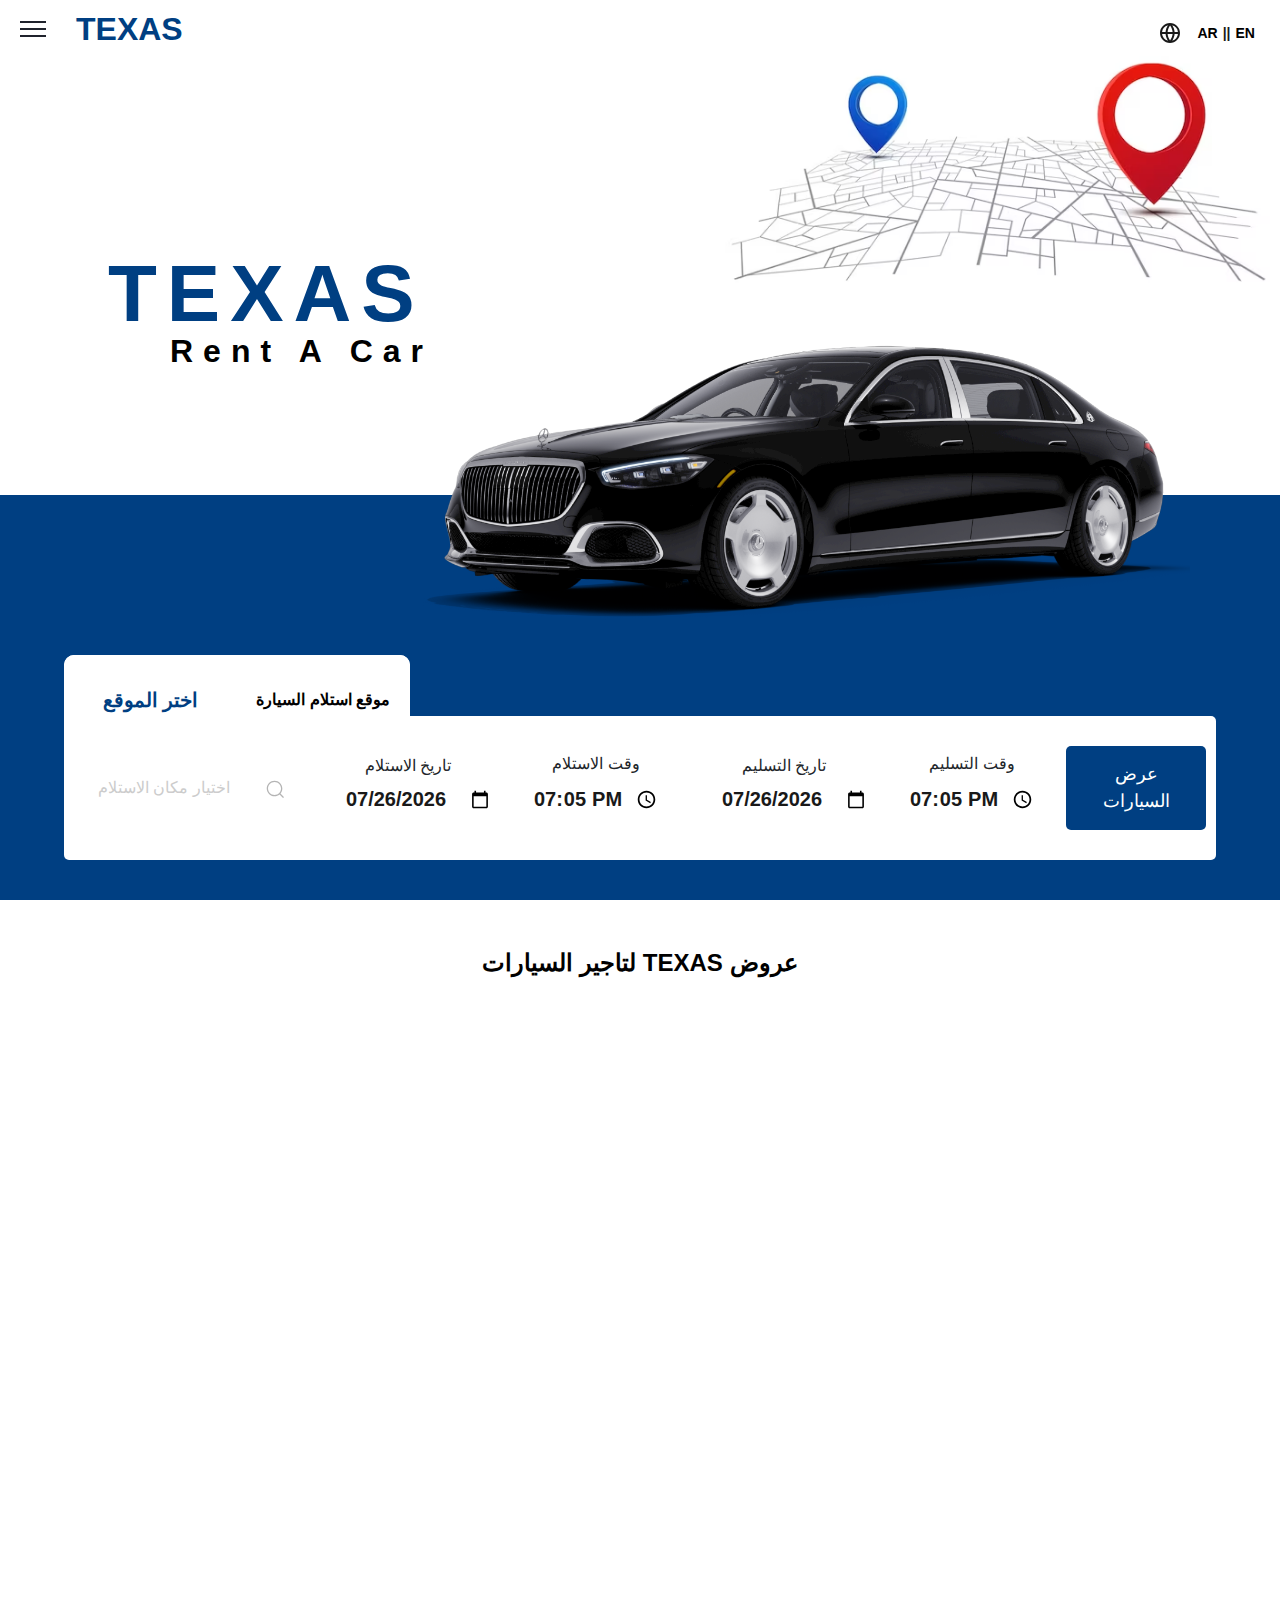
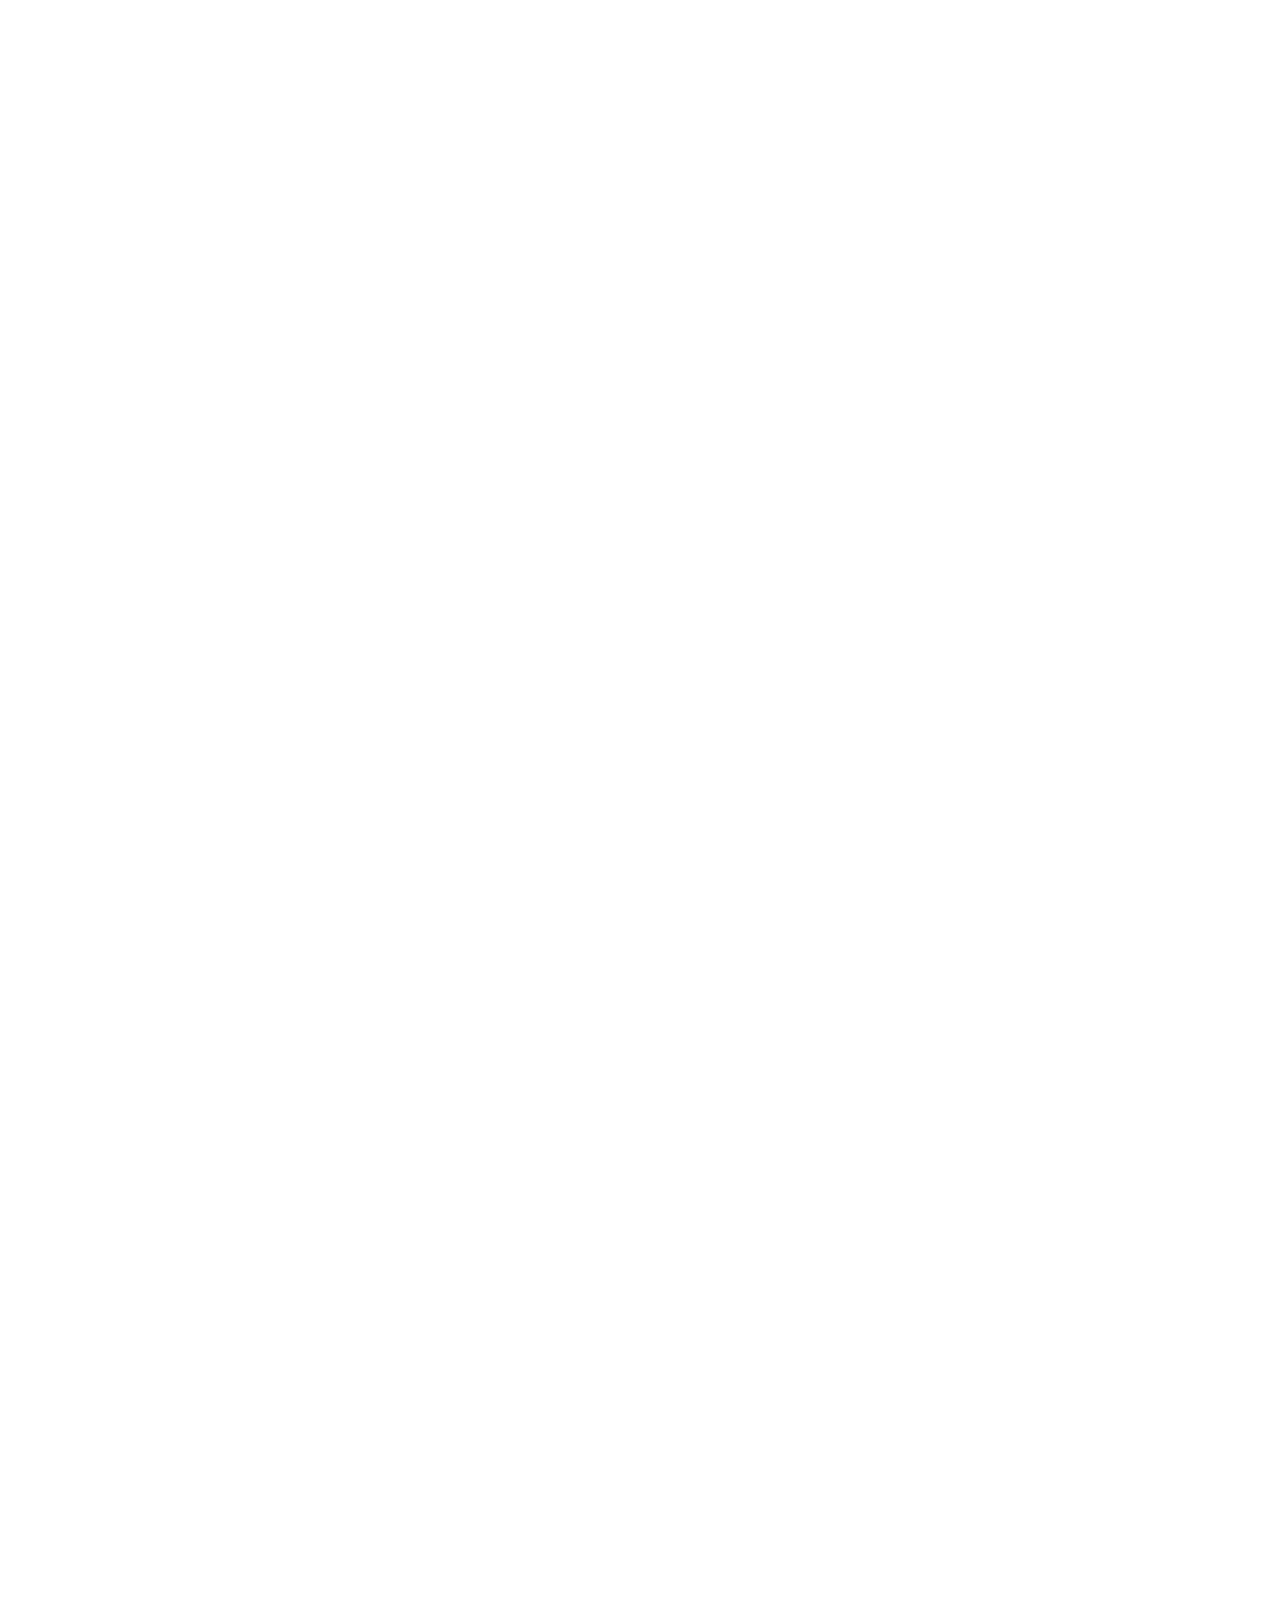
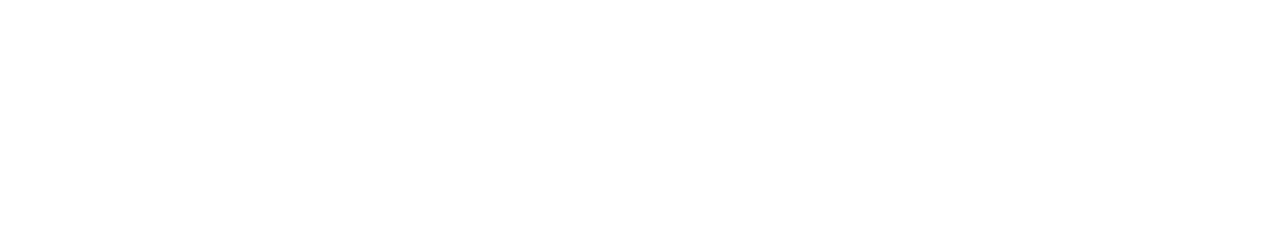
==== commit c8ac2f5e: "ED" ====
--- a/index.html
+++ b/index.html
@@ -46,16 +46,13 @@
                               <span class="zah-12zumyu hAWciU">
                                  <fieldset>
                                     <details>
-                                       <summary>اللغه العربيه</summary>
-                                       <div>
-                                          <label>
-                                             <input type="radio" name="radio" checked/>
-                                             <a href="../x/TEXAS/index.html"><span>English</span></a>
-                                          </label>
-                                       </div>
+                                       <summary><a href="https://ammar2852021.github.io/TEXAS-AR/">AR </a><strong style="margin: 0px 5px;">||</strong>   <a href="https://ammar2852021.github.io/TEXAS/">EN</a> </summary>
+                                     
                                     </details>
+                                    
                                  </fieldset>
                               </span>
+
 
 
                            </div>
--- a/Css/style.css
+++ b/Css/style.css
@@ -2247,6 +2247,9 @@
   position: relative;
   border-radius: 3px;
   cursor: pointer;
+  display: flex;
+  align-items: center;
+  justify-content: center;
 }
 details summary::-webkit-details-marker {
   display: none;
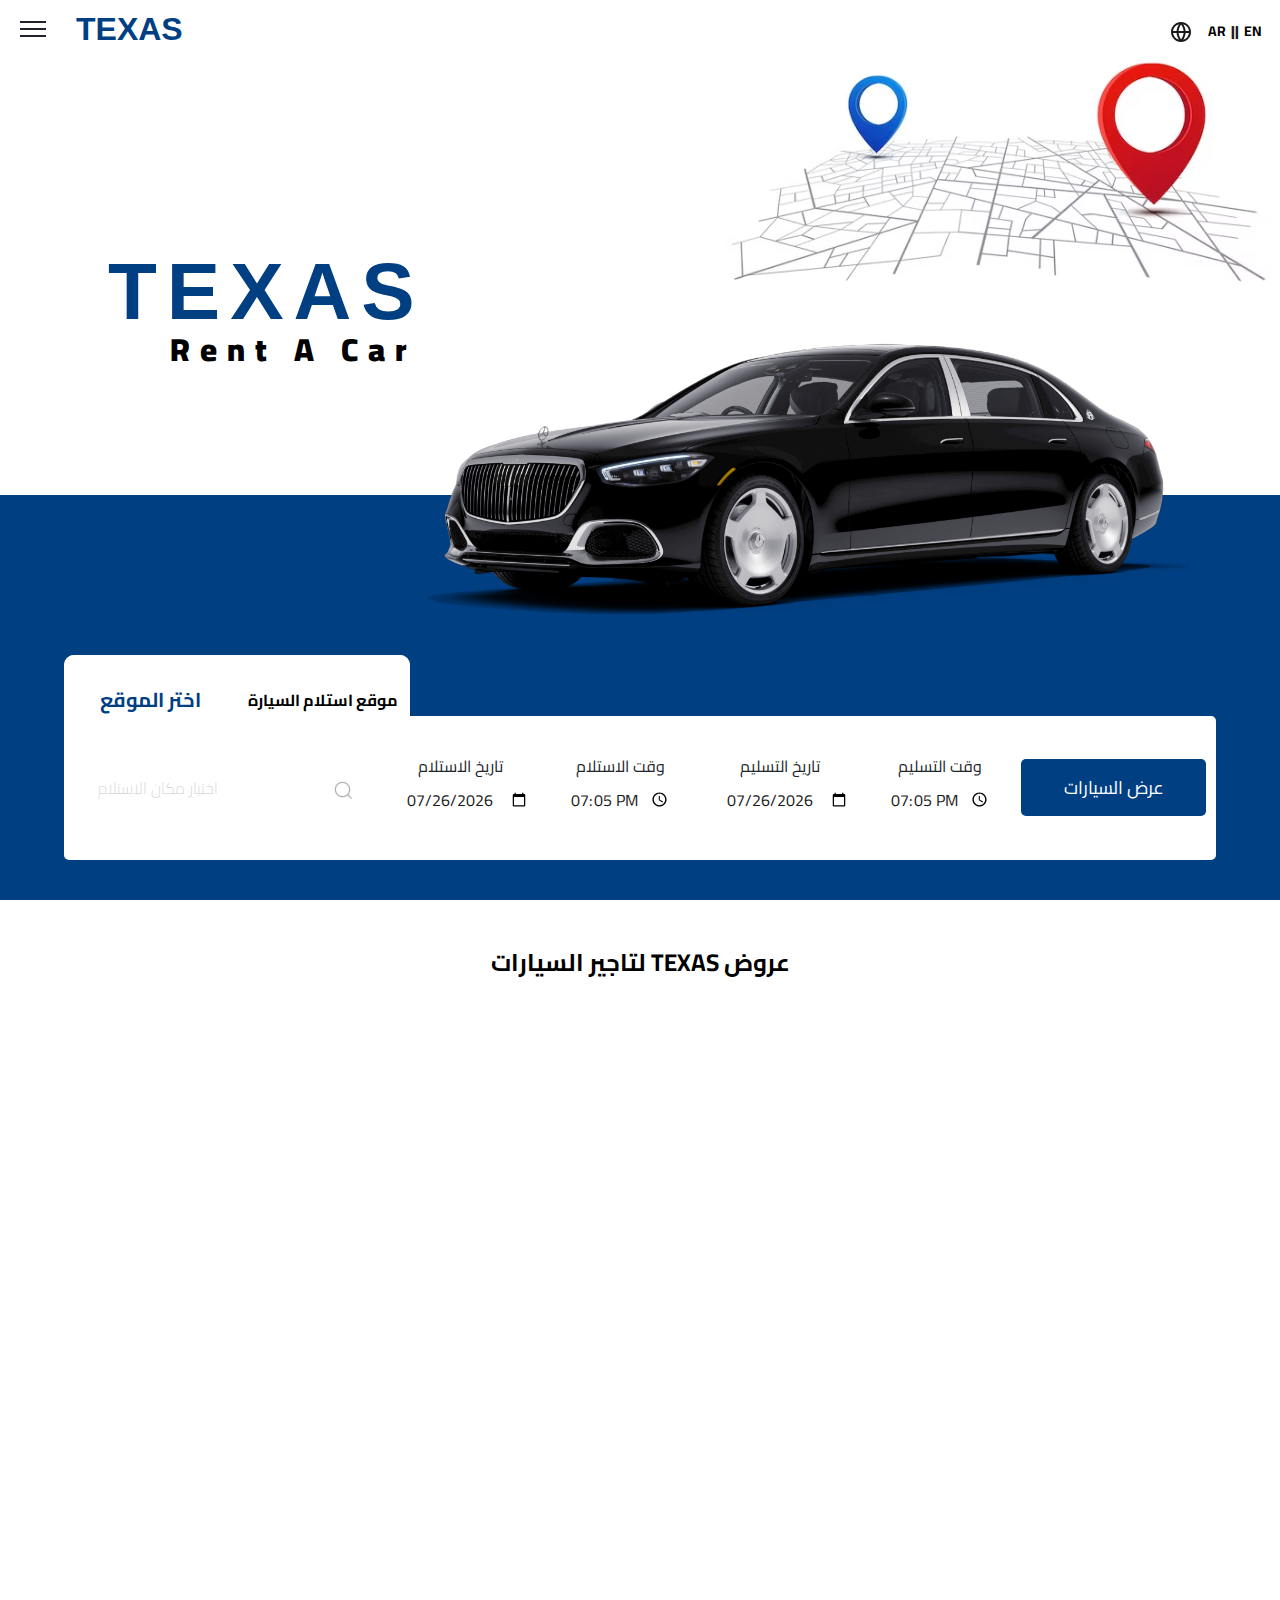
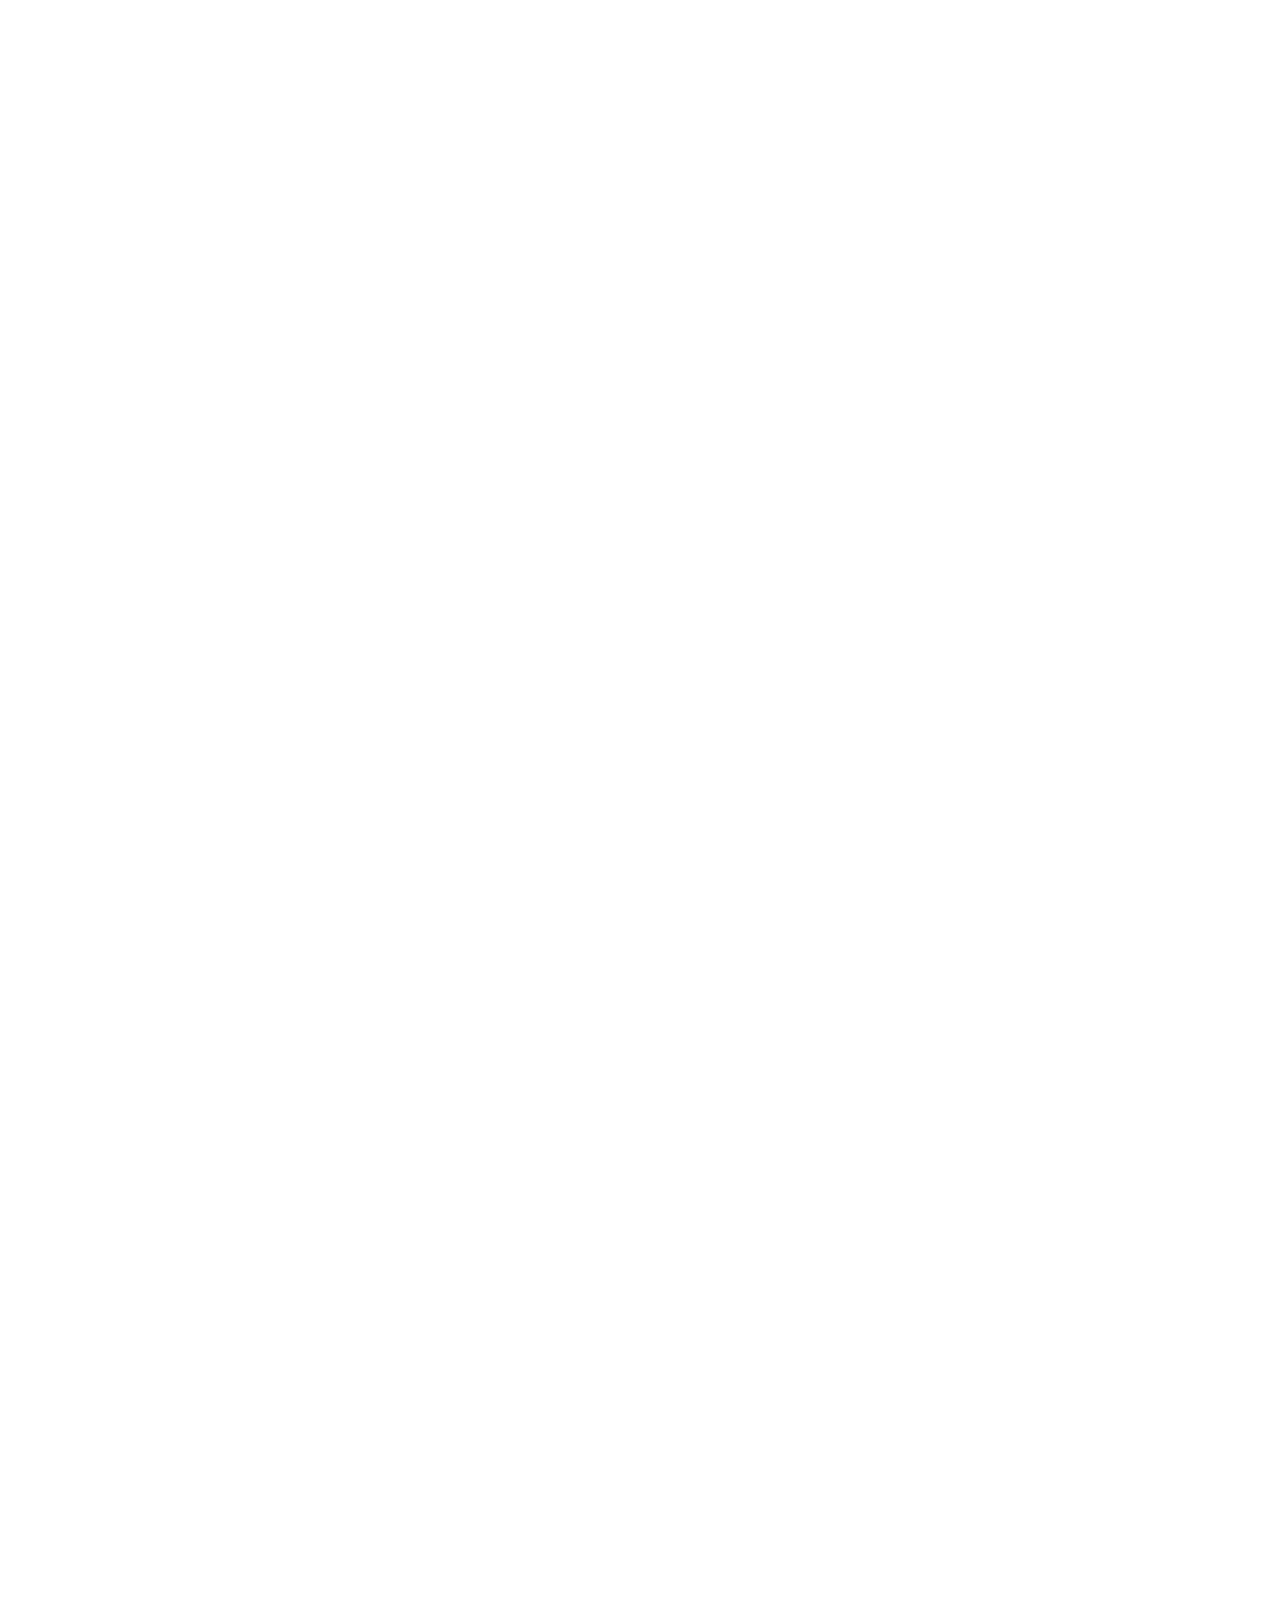
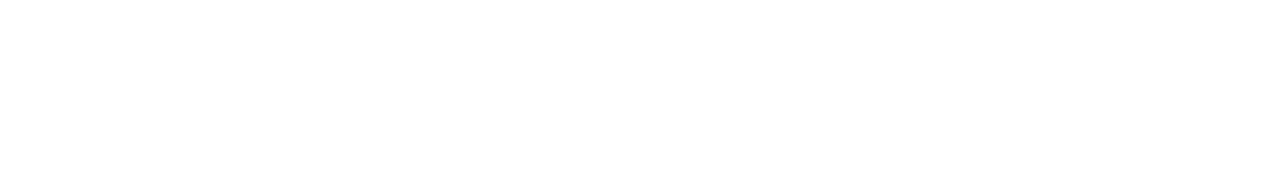
==== commit 3b1e7088: "ED" ====
--- a/index.html
+++ b/index.html
@@ -13,6 +13,7 @@
       <link rel="stylesheet" href="https://cdnjs.cloudflare.com/ajax/libs/OwlCarousel2/2.3.4/assets/owl.carousel.min.css" integrity="sha512-tS3S5qG0BlhnQROyJXvNjeEM4UpMXHrQfTGmbQ1gKmelCxlSEBUaxhRBj/EFTzpbP4RVSrpEikbmdJobCvhE3g==" crossorigin="anonymous" referrerpolicy="no-referrer" />
       <link rel="stylesheet" href="https://cdnjs.cloudflare.com/ajax/libs/OwlCarousel2/2.3.4/assets/owl.theme.default.css" integrity="sha512-OTcub78R3msOCtY3Tc6FzeDJ8N9qvQn1Ph49ou13xgA9VsH9+LRxoFU6EqLhW4+PKRfU+/HReXmSZXHEkpYoOA==" crossorigin="anonymous" referrerpolicy="no-referrer" />
       <link rel="stylesheet" href="Css/loding.css">
+      
    </head>
    <body>
       <main>
@@ -257,23 +258,24 @@
             <p  class="tr">ألق نظرة على أسطولنا</p>
             <section class="home-cards">
                <div class="offer"data-aos="fade-right">
-                  <div class="offer-img" id="BL">
-                     <img src="img/R.png" alt="">
+                  <div class="offer-img"   style=" background: #003f82;background-image: url(img/R.png);
+                      background-size: contain;
+    background-repeat: no-repeat;
+    background-position: center center;">
+                    
+                     <!-- <img src="img/R.png" alt=""> -->
                   </div>
                </div>
                <div class="offer" data-aos="fade-left">
-                  <div class="offer-img">
-                     <img src="img/R (5).png" alt="">
+                  <div class="offer-img" style="background-image: url(img/R\ \(5\).png);">
                   </div>
                </div>
                <div class="offer" data-aos="fade-right">
-                  <div class="offer-img">
-                     <img src="img/cc_2018NIS260027_01_640_K23.png" alt="">
+                  <div class="offer-img" style="background-image: url(img/cc_2018NIS260027_01_640_K23.png);">
                   </div>
                </div>
                <div class="offer" data-aos="fade-left">
-                  <div class="offer-img">
-                     <img src="img/R (3).png" alt="">
+                  <div class="offer-img" style="background-image: url(img/R\ \(3\).png);">
                   </div>
                </div>
             </section>
--- a/Css/style.css
+++ b/Css/style.css
@@ -1,21 +1,11 @@
-
-:root{
---body-color:black;
---body-color:black;
---body-color:black;
---body-color:black;
---body-color:black;
---body-color:black;}
-
+@import url('https://fonts.googleapis.com/css2?family=Cairo&display=swap');
 
 
 
 * {box-sizing: border-box;
 margin: 0;
 padding: 0;
-font-family:sans-serif;
-
-}
+font-family: 'Cairo', sans-serif;}
 
 
   .container-main{width: 100%; 
@@ -25,7 +15,6 @@
 
 
 body {
-  font-family: 'Segoe UI', Tahoma, Geneva, Verdana, sans-serif;
   background:aliceblue;
   color: #000;
   font-size: 15px;
@@ -35,7 +24,7 @@
 
 .ARBLANG-tr{display: none;}
 p.ARBLANG-tr {
-    font-family: system-ui;
+
     font-weight: bold;
 }
 
@@ -90,7 +79,7 @@
   text-decoration: none;
   font-size: 15px;
 
-  font: var(--typo-headline-small-font,800 1rem "Roboto Condensed",sans-serif );
+  font: var(--typo-headline-small-font,800 1rem  );
   color: var(--debug-typo-color,var(--color-primary,rgba(25,25,25,1)));
   text-align: left;
   letter-spacing:0px;
@@ -217,7 +206,7 @@
   display: flex;
   align-items: center;
   justify-content: center;
-  margin: 20px;
+  margin: 13px;
 }
 
 .zah-cixbgt.bLHlxK {
@@ -610,7 +599,6 @@
     font-size: 4rem;
     text-transform: uppercase;
     font-weight: 900;
-    font-family: sans-serif;
     margin-top: -15vh;
 
 }
@@ -721,7 +709,6 @@
 
 .span-top{font-size: 20px;
 font-weight: 500;
-font-family: sans-serif;
 color: #003f82;
 font-weight: bold;
 text-transform: capitalize;
@@ -747,7 +734,7 @@
 input[type="date"],input[type="time"], .search__input{
   text-transform: var(--typo-input-small-transform,none );
   letter-spacing: var(--typo-input-small-letter-spacing,0 );
-  font: var(--typo-input-small-font,700 1.25rem "Roboto Condensed",sans-serif );
+  font: var(--typo-input-small-font,700 1.25rem  );
   color: var(--debug-typo-color,var(--color-primary,rgba(25,25,25,1)));
 
 }
@@ -789,7 +776,6 @@
   .search__input {
     /* text-align: center; */
     border-radius: 5px;
-    font-family: inherit;
     font-size: inherit;
     background:none;
     color: black;
@@ -859,11 +845,11 @@
 .offer-offer-text{margin: 10px;
 padding-left: 10px;}
 
-.offer-offer-text h2 {font-size: 20px; color: black; font-weight: 700; font-family: sans-serif; text-transform: capitalize;}
-.offer-offer-text p {font-size: 15px; color: black; font-weight: 700; font-family: sans-serif; text-transform: capitalize;}
-
-
-.offer-offer-text a {text-decoration: none; color: #003f82; font-family: sans-serif;}
+.offer-offer-text h2 {font-size: 20px; color: black; font-weight: 700; text-transform: capitalize;}
+.offer-offer-text p {font-size: 15px; color: black; font-weight: 700; text-transform: capitalize;}
+
+
+.offer-offer-text a {text-decoration: none; color: #003f82;}
 
 .offer-offer-img{
 
@@ -912,7 +898,6 @@
 
 .Our-Service h2 {
   color: white;
-  font-family: sans-serif;
   margin: 20px;
   text-transform: capitalize;
   font-weight: 700;
@@ -920,7 +905,6 @@
 
 .Our-Service .Our-Service-p{
   color: white;
-  font-family: sans-serif;
   text-transform: capitalize;
   margin-right: 20px;
 
@@ -1024,16 +1008,14 @@
 text-align: left;
 margin: 20px;
 color: black;
-font-family: sans-serif;}
+}
 
 
 .About-text p {text-transform: capitalize;
    color: black;
-   font-family: sans-serif;
   font-size: 1rem;}
 
 
-.About-text h2 {margin: 20px;}
 
 
 
@@ -1161,12 +1143,13 @@
 
   
 .showcase h2 {
-  font-family: inherit;
   letter-spacing: 10px;
   font-size: 5rem;
   color: black;
   margin: -8vh 0px -15px 12vh;
-  font-weight: bold;}
+  font-weight: bold;
+font-family: sans-serif;
+}
 
   .showcase p{color: black;
   font-size: 2rem;
@@ -1185,12 +1168,12 @@
 
 .Our-Fleet{padding: 20px; margin-top: 15vh;}
 
-.Our-Fleet h2 {color: black; font-family: sans-serif; margin: 20px; text-transform: capitalize;
+.Our-Fleet h2 {color: black; margin: 20px; text-transform: capitalize;
   margin-bottom: 0;
 font-weight: 700;
 text-align: center;
 }
-.Our-Fleet p {color: black; font-family: sans-serif; text-transform: capitalize; margin-left: 20px;
+.Our-Fleet p {color: black; text-transform: capitalize; margin-left: 20px;
 text-align: center;
 }
 
@@ -1213,6 +1196,9 @@
 justify-content: center;
 align-items: center;
 padding: 20px;
+background-size: contain;
+background-repeat: no-repeat;
+background-position: center center;
 }
 
 .offer p {
@@ -1255,7 +1241,6 @@
 
 .Contenar-our h2{
   color: black;
-  font-family: sans-serif;
   margin: 20px;
   text-transform: capitalize;
   margin-bottom: 0;
@@ -1457,7 +1442,7 @@
 
 
 #label{display: none;}
-
+.logo h1{font-family: sans-serif;}
 
 /* 
 @media screen and (max-width:767px) {
@@ -1782,7 +1767,6 @@
   background-color: #f9f9f9;
 }
  .Email {color: white; 
-font-family: sans-serif;
 text-transform: capitalize;
 letter-spacing: 1px;
 display: flex;
@@ -1918,7 +1902,7 @@
 margin: 10px;
 text-transform: var(--typo-headline-small-transform,none );
 letter-spacing: var(--typo-headline-small-letter-spacing,0 );
-font: var(--typo-headline-small-font,700 1.5rem "Roboto Condensed",sans-serif );
+font: var(--typo-headline-small-font,700 1.5rem );
 color: var(--debug-typo-color,var(--color-primary,rgba(25,25,25,1)));
 text-transform: uppercase;
 
@@ -1929,13 +1913,13 @@
 label  {
   text-transform: var(--typo-copy-small-transform,none );
   letter-spacing: var(--typo-copy-small-letter-spacing,0 );
-  font: var(--typo-copy-small-font,400 0.875rem / 1.5 Roboto,sans-serif );
+  font: var(--typo-copy-small-font,400 0.875rem / 1.5 );
   color: var(--debug-typo-color,var(--color-primary,rgba(25,25,25,1)));
 }
  .Add input[type="time"],.Add input[type="date"] {
   text-transform: var(--typo-headline-small-transform,none );
   letter-spacing: var(--typo-headline-small-letter-spacing,0 );
-  font: var(--typo-headline-small-font,700 1.5rem "Roboto Condensed",sans-serif );
+  font: var(--typo-headline-small-font,700 1.5rem  );
   color: var(--debug-typo-color,var(--color-primary,rgba(25,25,25,1)));
   text-align: left;
   border-bottom: 2px solid black;
@@ -1963,7 +1947,7 @@
   color: var(--color-primary,rgba(25,25,25,1));
   text-transform: var(--typo-input-small-transform,none );
   letter-spacing: var(--typo-input-small-letter-spacing,0 );
-  font: var(--typo-input-small-font,700 1.25rem "Roboto Condensed",sans-serif );
+  font: var(--typo-input-small-font,700 1.25rem );
 }
 
   }
@@ -1986,10 +1970,10 @@
   */
 
 
-  @media(max-width: 767px) {
+  @media(max-width: 992px) {
 
     button#no-hid, #hidden{
-      text-align: left;
+      text-align: right;
       margin: 10px;
   }
 
@@ -1997,12 +1981,11 @@
     .TOPS{display: none;}
 
     .Promised .Top{border-radius: 0px;
-      top: -40px;}
+      top: -60px;}
 
       .Top-TOP button {
         color: black;
         font-size: 1rem;
-        font-family: sans-serif;
     }
     .top-nav .menu-icon {
   
@@ -2032,6 +2015,7 @@
 
 .search {
     border-bottom: 1px solid black;
+    direction: rtl;
 }
       
     .heding {display: none;}
@@ -2070,7 +2054,7 @@
     .Grid{display: block;
     height: auto;
     }
-    .card-Grid{display: block;}
+    /* .card-Grid{display: block;} */
   
     .offer-offer{width: 100%;}
   
@@ -2135,7 +2119,7 @@
     }
   
     .home-cards {
-      grid-template-columns: 1fr;
+      grid-template-columns: 1fr  1fr;
     }
   
     .Our-Tame {
@@ -2292,3 +2276,24 @@
 details div span:hover {
   background-color: #e9efff;
 }
+
+@media screen and (max-width:767px) {
+  
+
+  .TEXES-Car {
+    font-size: 1.2rem;
+    text-align: center;
+    color: black;
+    margin-top: -5vh;
+    font-weight: bold;
+    text-transform: capitalize;
+}
+
+.card-Grid{height: auto;}
+.home-cards {
+  grid-template-columns: 1fr ;
+}
+}
+
+
+
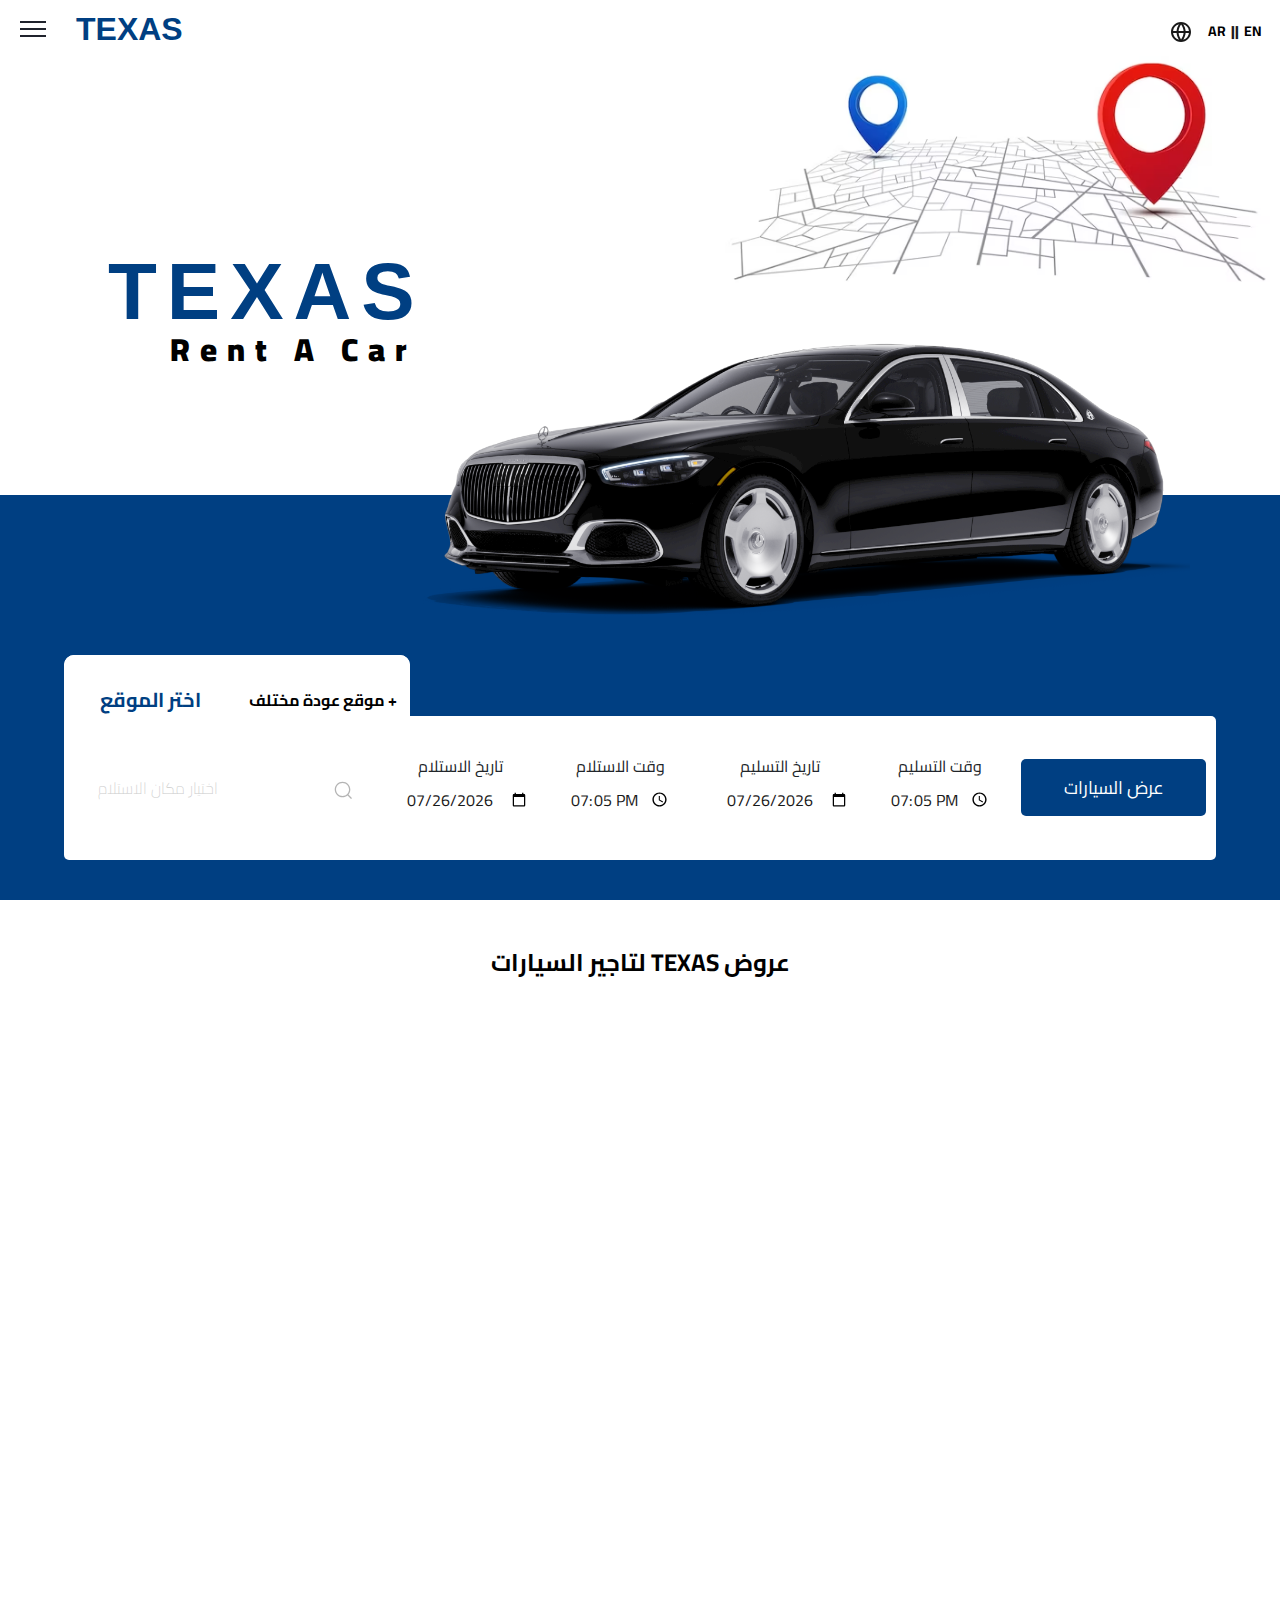
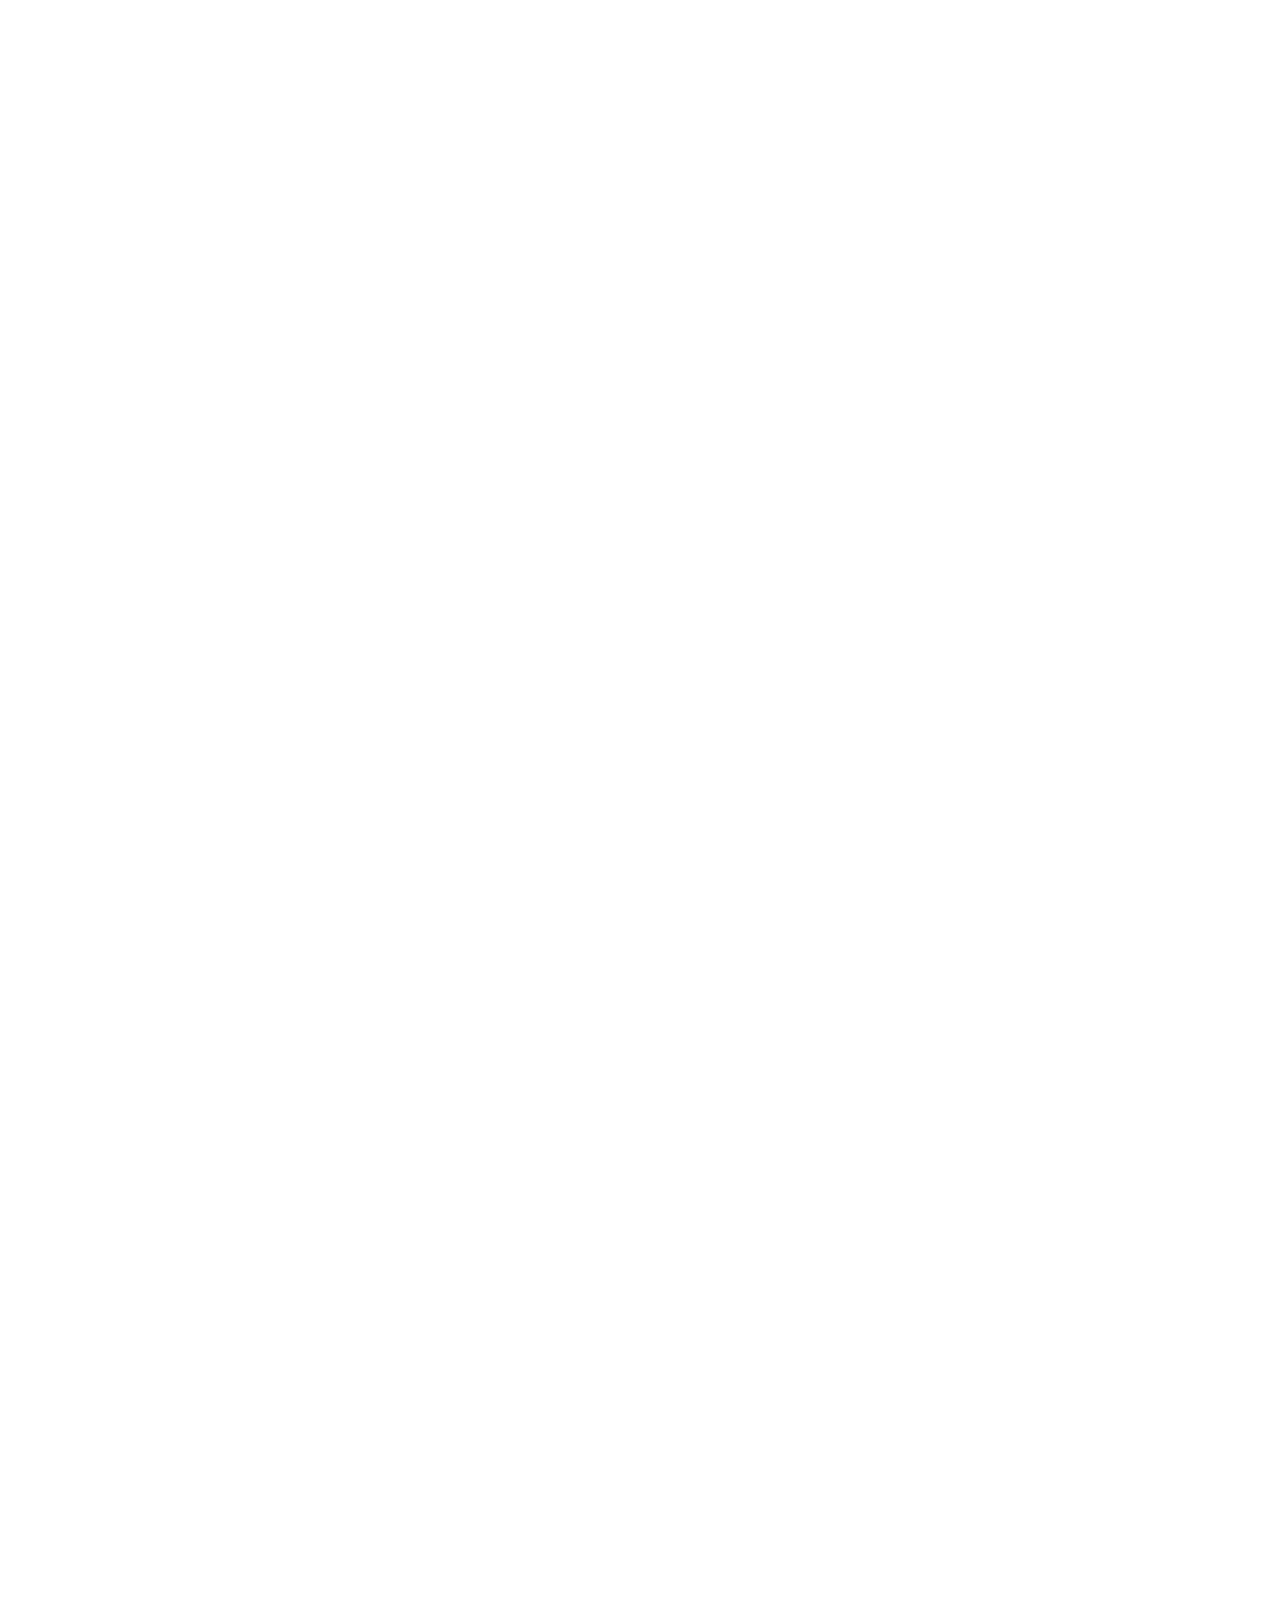
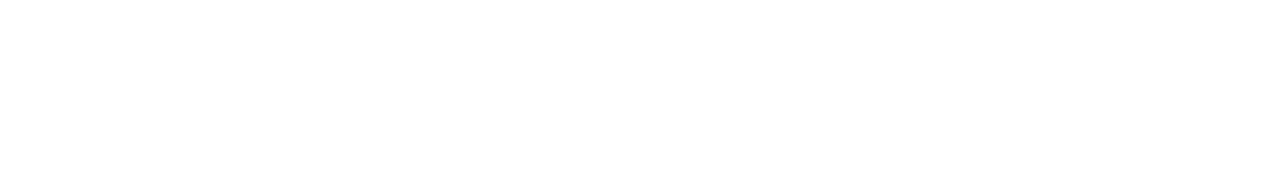
==== commit 92f56eb8: "ED" ====
--- a/index.html
+++ b/index.html
@@ -108,8 +108,12 @@
                   <div class="Top">
                      <div class="Top-TOP TOPS"><span class="span-top" style="color: #003f82;">اختر الموقع</span></div>
                      <div class="Top-TOP">
-                    <button id="no-hid" class="tr" >موقع استلام السيارة </button>
-                    <button id="hidden" class="tr"  style="display: none;" >موقع تسليم السيارة</button>
+                    <button id="no-hid" class="tr" >موقع عودة مختلف + </button>
+                    <div class="input-hid" id="input-hid" style="display: none;">
+                     <input  class="search__input" id="delivary" placeholder="اختيار مكان التسليم"/> 
+                     <datalist id="delivaries">
+                     </datalist>
+                  </div>
 
                      </div>
                   </div>
@@ -122,11 +126,7 @@
                            <input  class="search__input"  id="Address" placeholder="اختيار مكان الاستلام" autoComplete="on" list="suggestions"/>    
                         </div>
 
-                     <div class="input-hid" id="input-hid" style="display: none;">
-                        <input  class="search__input" id="delivary" placeholder="اختيار مكان التسليم"/> 
-                        <datalist id="delivaries">
-                        </datalist>
-                     </div>
+                    
 
                         <button class="search__button">
                            <svg class="search__icon" aria-hidden="true" viewBox="0 0 24 24">
--- a/Css/style.css
+++ b/Css/style.css
@@ -1811,12 +1811,13 @@
    
       .Top-TOP {
           background-color: white;
-          float: right;
+          /* float: right;
           display: flex;
           align-items: center;
           justify-content: center;
           width: inherit;
-          height: inherit;
+          height: inherit; */
+          /* width: 100%; */
           
       }
       
@@ -2289,11 +2290,17 @@
     text-transform: capitalize;
 }
 
-.card-Grid{height: auto;}
+.card-Grid{height: auto; display: block;}
 .home-cards {
   grid-template-columns: 1fr ;
 }
-}
-
-
-
+
+
+}
+
+
+
+
+div#input-no-hid {
+  width: 100%;
+}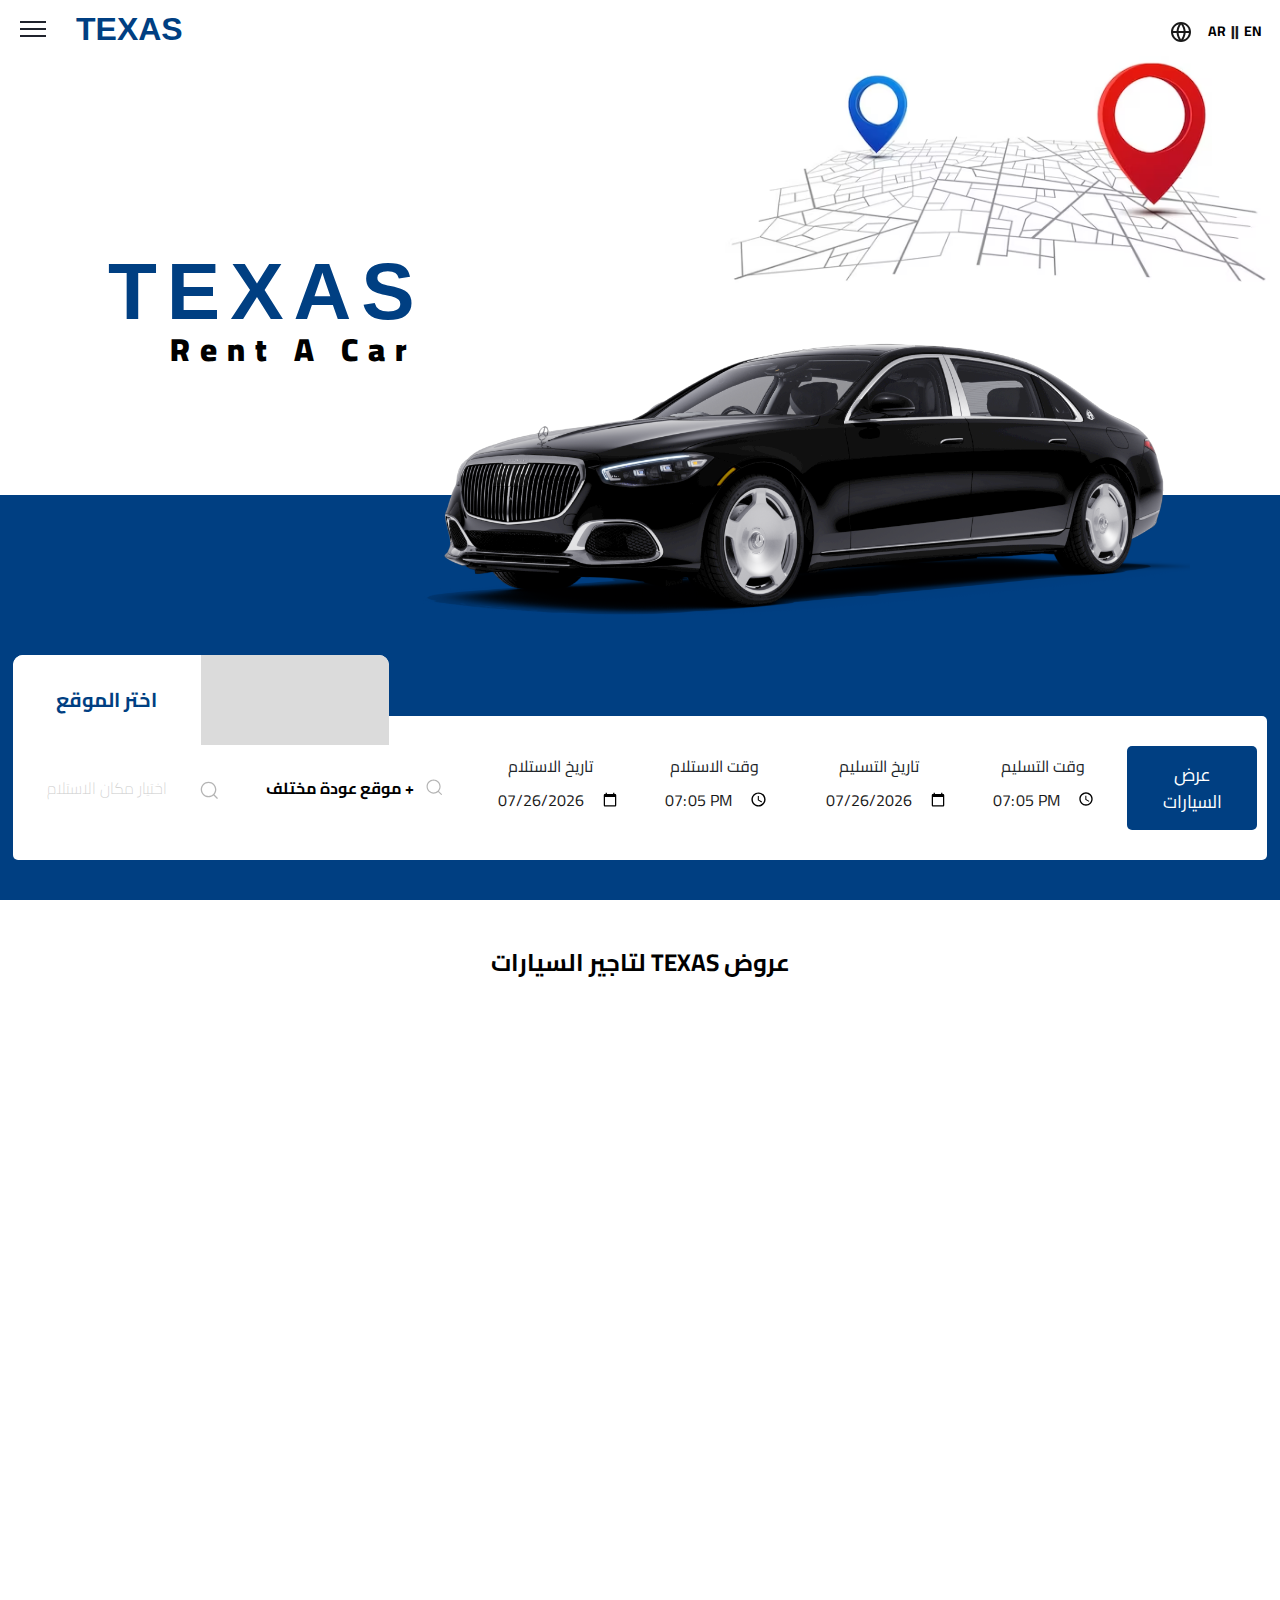
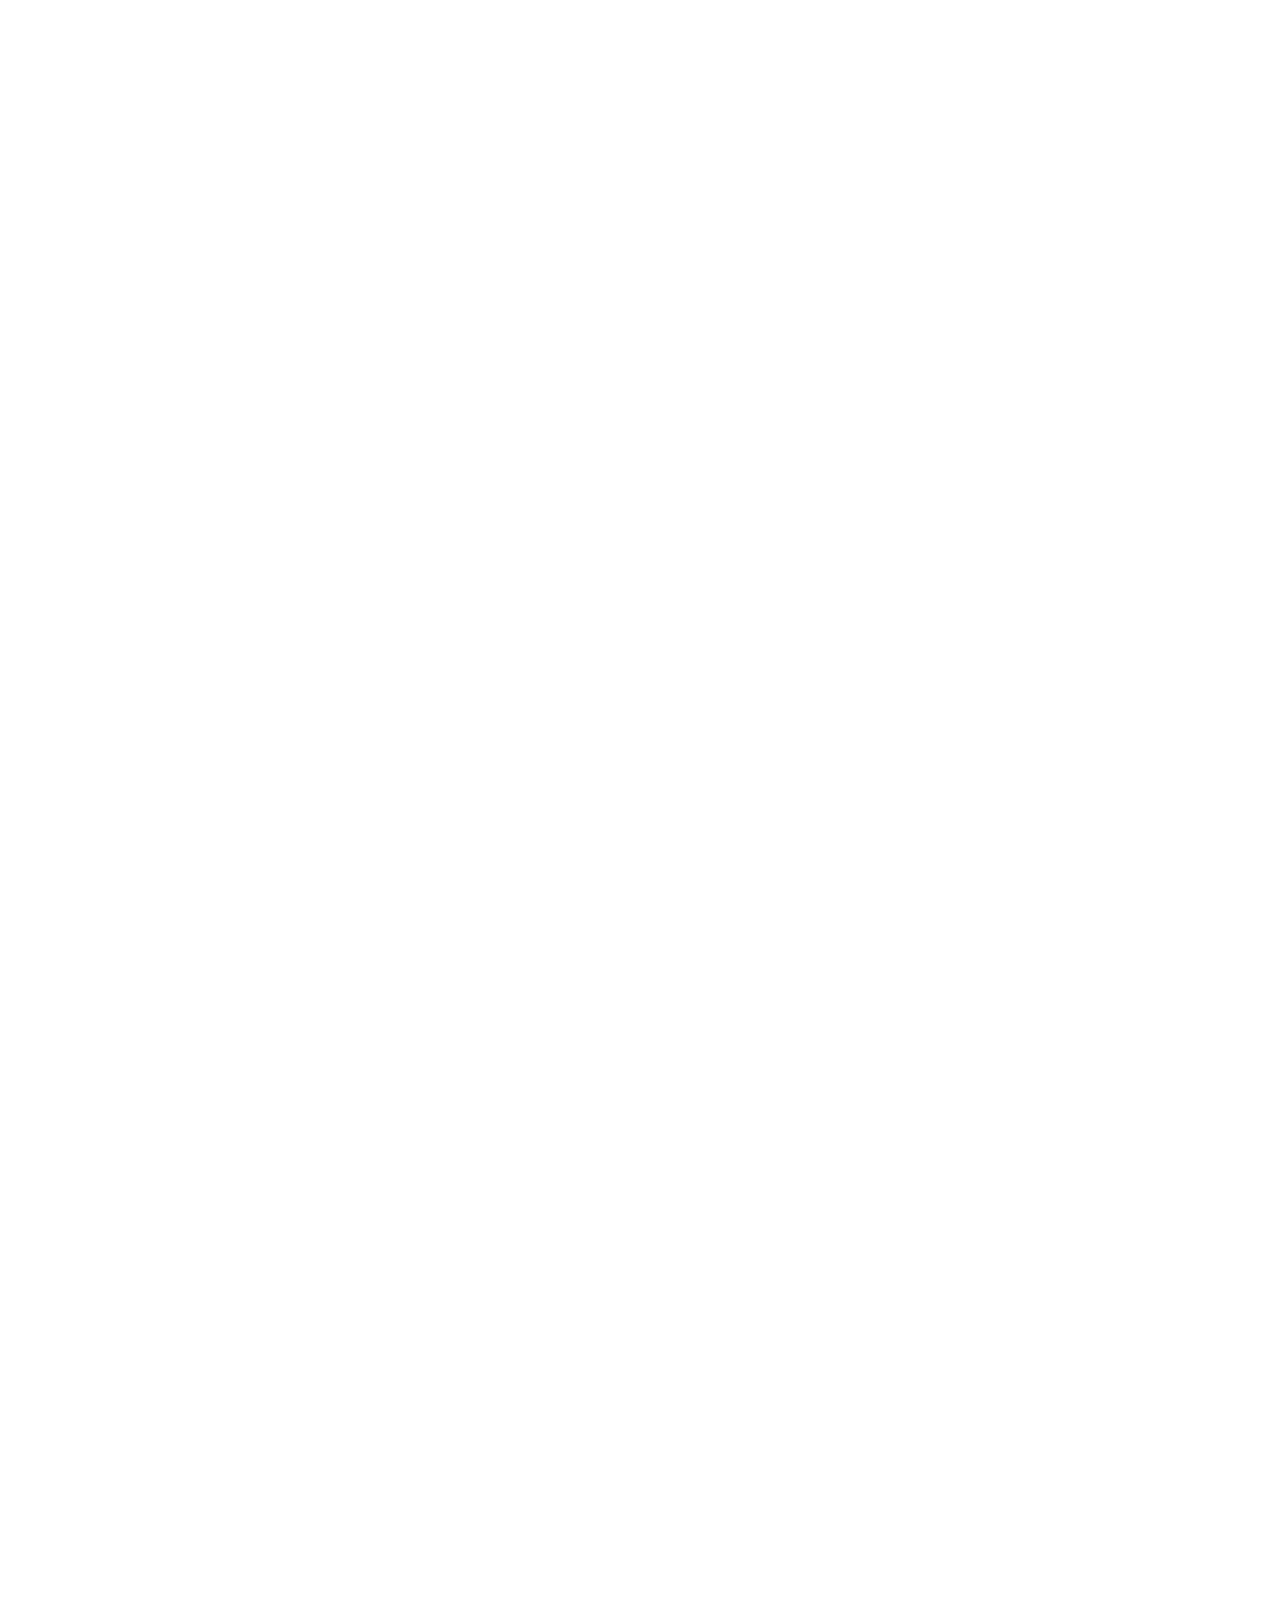
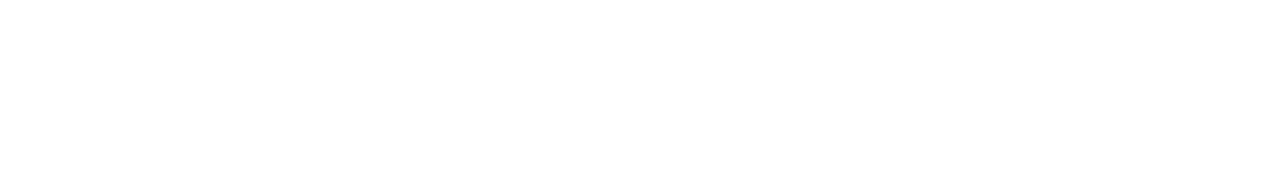
==== commit f1abc665: "ED" ====
--- a/index.html
+++ b/index.html
@@ -108,15 +108,12 @@
                   <div class="Top">
                      <div class="Top-TOP TOPS"><span class="span-top" style="color: #003f82;">اختر الموقع</span></div>
                      <div class="Top-TOP">
-                    <button id="no-hid" class="tr" >موقع عودة مختلف + </button>
-                    <div class="input-hid" id="input-hid" style="display: none;">
-                     <input  class="search__input" id="delivary" placeholder="اختيار مكان التسليم"/> 
-                     <datalist id="delivaries">
-                     </datalist>
-                  </div>
-
-                     </div>
-                  </div>
+                    
+
+                     </div>
+                  </div>
+
+
                   <div class="Add Add-input">
                      <div class="search" id="search">
                    
@@ -124,10 +121,7 @@
                            <datalist id="suggestions">
                            </datalist>
                            <input  class="search__input"  id="Address" placeholder="اختيار مكان الاستلام" autoComplete="on" list="suggestions"/>    
-                        </div>
-
-                    
-
+                        </div>                    
                         <button class="search__button">
                            <svg class="search__icon" aria-hidden="true" viewBox="0 0 24 24">
                               <g>
@@ -137,6 +131,32 @@
                         </button>
                      </div>
                   </div>
+
+
+
+
+
+
+                  <div class="Add Add-input">
+                     <div class="search" id="search">
+                   
+                        <div class="input-hid" id="input-hid" style="display: none;">
+                           <input  class="search__input" id="delivary" placeholder="اختيار مكان التسليم"/> 
+                           <datalist id="delivaries">
+                           </datalist>
+                        </div>                    
+                        <button id="no-hid" class="tr" >موقع عودة مختلف + </button>
+                        <svg class="search__icon" aria-hidden="true" viewBox="0 0 24 24">
+                              <g>
+                                 <path d="M21.53 20.47l-3.66-3.66C19.195 15.24 20 13.214 20 11c0-4.97-4.03-9-9-9s-9 4.03-9 9 4.03 9 9 9c2.215 0 4.24-.804 5.808-2.13l3.66 3.66c.147.146.34.22.53.22s.385-.073.53-.22c.295-.293.295-.767.002-1.06zM3.5 11c0-4.135 3.365-7.5 7.5-7.5s7.5 3.365 7.5 7.5-3.365 7.5-7.5 7.5-7.5-3.365-7.5-7.5z"></path>
+                              </g>
+                           </svg>
+                        </button>
+                     </div>
+                  </div>
+
+
+
                   <div class="Add">
                      <label for="appt" class="tr">تاريخ الاستلام</label>
                      <input type="date" id="pickup_date" class="date">
--- a/Css/style.css
+++ b/Css/style.css
@@ -675,18 +675,18 @@
   align-items: center;
   }
 
-.Promised{
-text-align: center;
-width: 90%;
-height: 16vh; 
-display: grid;
-grid-template-columns: 3fr 1fr 1fr 1fr 1fr 2fr;
-background-color: white;
-position: relative;
-border-radius: 0px 5px 5px 5px;
-margin-top: 20vh;
-align-items: center;
-}
+  .Promised{
+    text-align: center;
+    width: 98%;
+    height: 16vh; 
+    display: grid;
+    grid-template-columns: 1.5fr 1.5fr 1fr 1fr 1fr 1fr 1fr;
+    background-color: white;
+    position: relative;
+    border-radius: 0px 5px 5px 5px;
+    margin-top: 20vh;
+    align-items: center;
+    }
 
 .Promised .Top{position: absolute;
 width: 30%;
@@ -1261,7 +1261,7 @@
 .Our-Tame-img{background: #dbdbdb;
   border-radius: 20px;
 width: 100%;
-height: 50vh;
+height: auto;
 display: flex;
 justify-content: center;
 align-items: flex-start;
@@ -1805,8 +1805,6 @@
     .Promised .Top{display: none;}
 
       
-    .Promised .Top{display: block;
-      width: 100%;}
 
    
       .Top-TOP {
@@ -1949,6 +1947,7 @@
   text-transform: var(--typo-input-small-transform,none );
   letter-spacing: var(--typo-input-small-letter-spacing,0 );
   font: var(--typo-input-small-font,700 1.25rem );
+  text-align: right;
 }
 
   }
@@ -2303,4 +2302,25 @@
 
 div#input-no-hid {
   width: 100%;
+}
+
+
+.Contenar-our.aos-init.aos-animate {
+  width: 80%;
+  margin: auto;
+}
+
+
+@media screen and (max-width:992px) {
+  .card-Grid {
+    display: block;}
+    .card-Grid {
+      height: auto;
+  }
+  .Grid-img{height: 30vh;}
+
+  .Contenar-our.aos-init.aos-animate {
+    width: 100%;
+    margin: auto;
+  }
 }